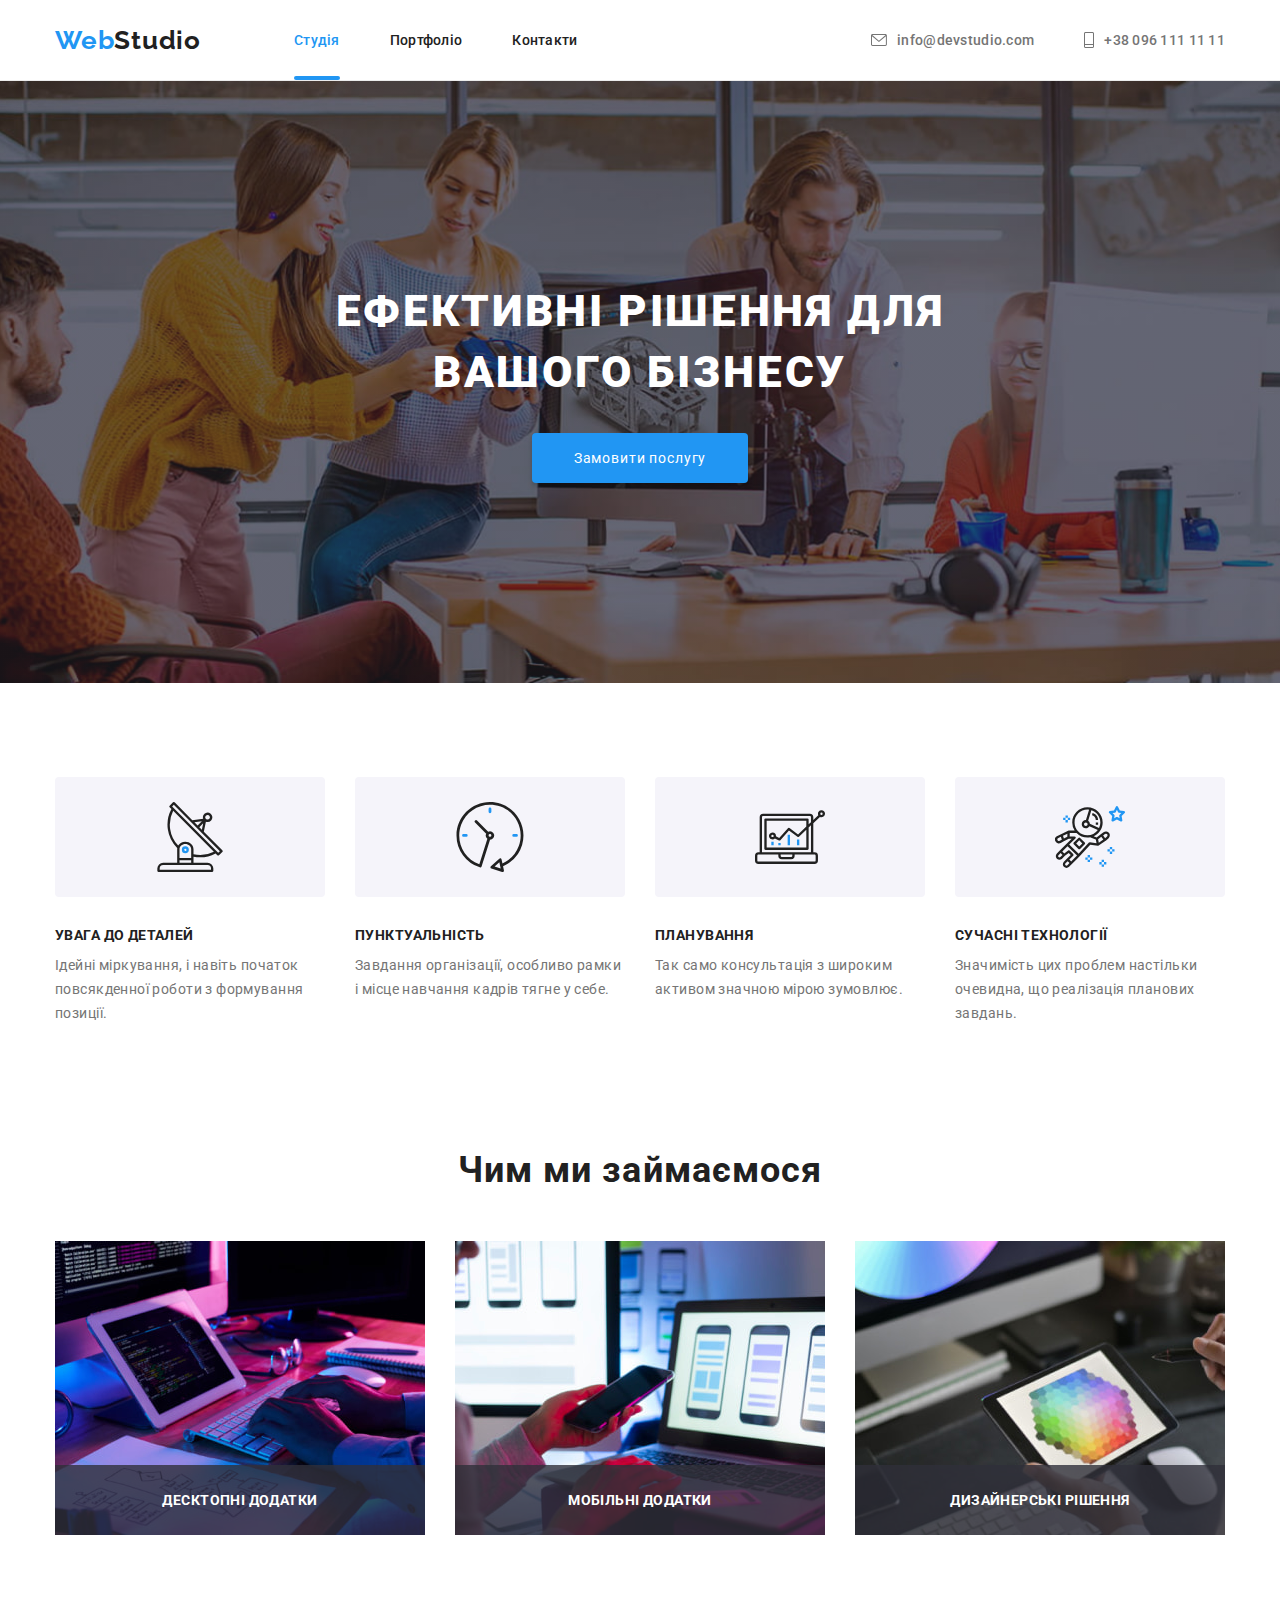
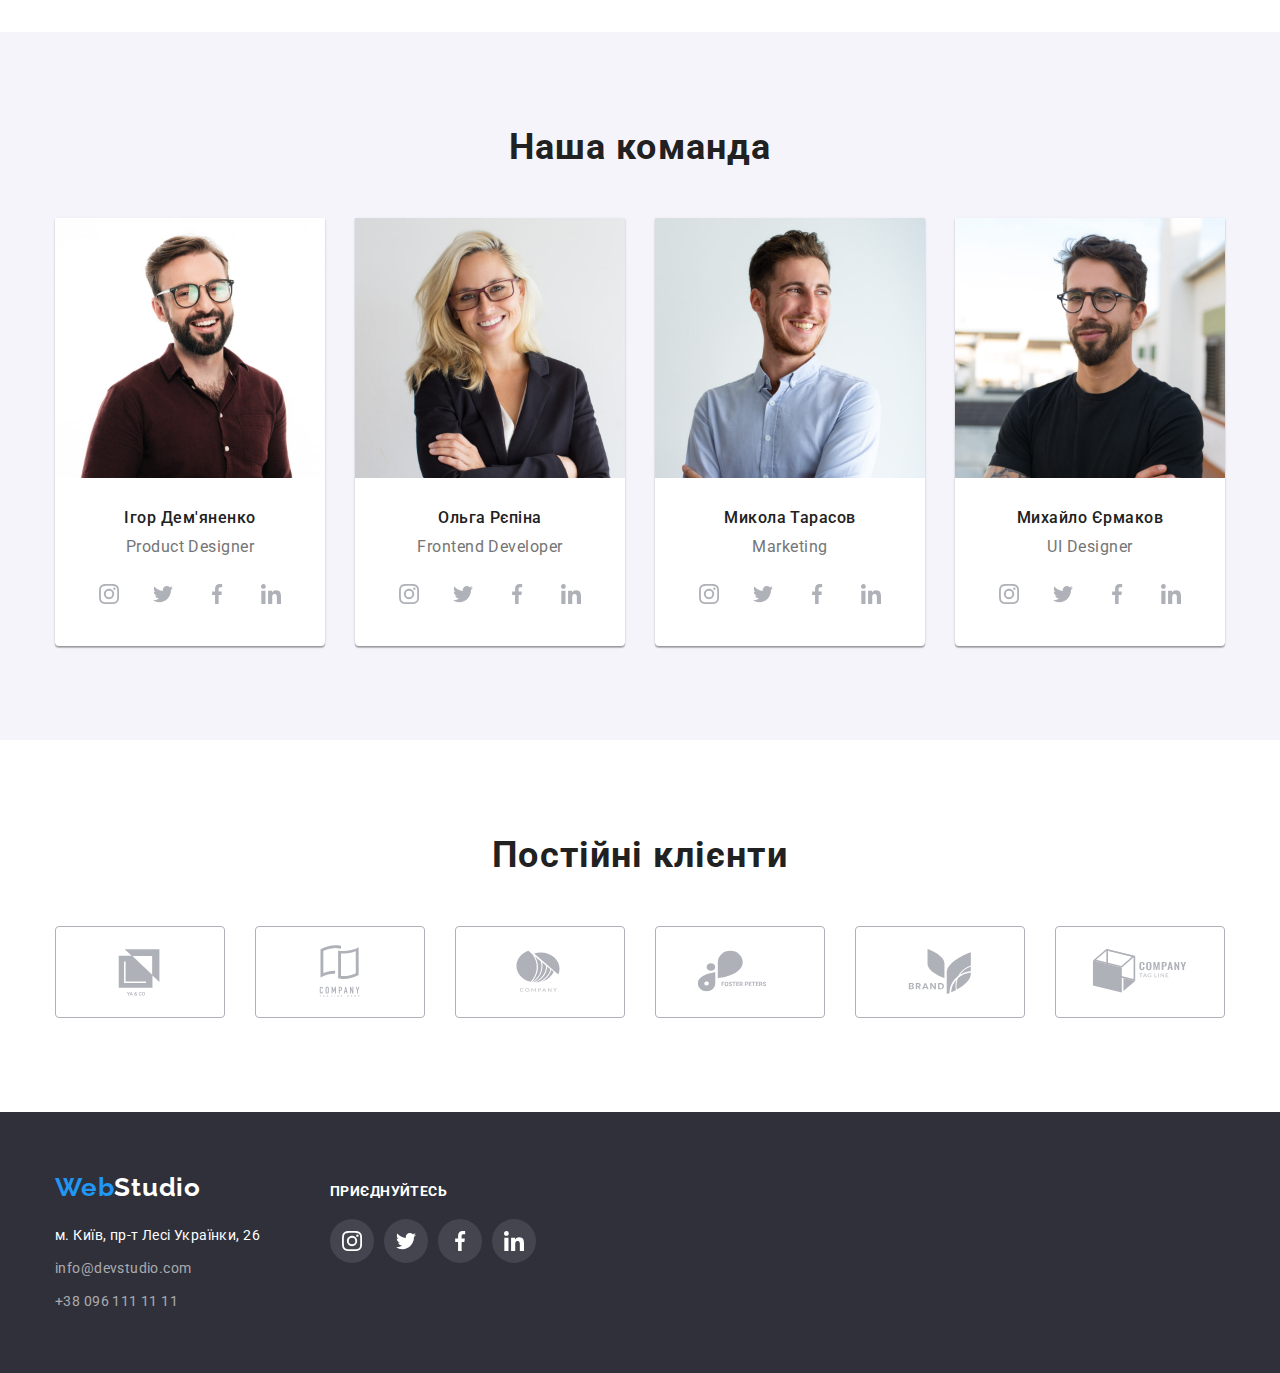
==== index.html @ 5225bf41 "Initial commit" ====
<!DOCTYPE html>
<html lang="uk">
  <head>
    <meta charset="UTF-8" />
    <meta http-equiv="X-UA-Compatible" content="IE=edge" />
    <meta name="viewport" content="width=device-width, initial-scale=1.0" />
    <title>WebStudio</title>
    <link rel="preconnect" href="https://fonts.googleapis.com" />
    <link rel="preconnect" href="https://fonts.gstatic.com" crossorigin />

    <link
      href="https://fonts.googleapis.com/css2?family=Raleway:wght@700&family=Roboto:wght@400;500;700;900&display=swap"
      rel="stylesheet"
    />

    <link rel="stylesheet" href="./CSS/modern-normalize.css" />

    <link rel="stylesheet" href="./CSS/style.css" />
  </head>

  <body>
    <!-- Шапка -->
    <header class="header">
      <div class="container container-head">
        <nav class="nav">
          <a class="logo-head" href="./index.html"><span class="accent">Web</span>Studio</a>
          <ul class="list-nav">
            <li class="item-nav">
              <a class="link-nav active" href="./index.html">Студія</a>
            </li>
            <li class="item-nav">
              <a class="link-nav" href="./portfolio.html">Портфоліо</a>
            </li>
            <li class="item-nav">
              <a class="link-nav" href="">Контакти</a>
            </li>
          </ul>
        </nav>

        <ul class="list-contakt">
          <li class="item">
            <a
              class="link-address"
              href="mailto:info@devstudio.com"
              target="_blank"
              rel="noreferrer noopener"
            >
              <svg class="address-icons" width="16" height="12">
                <use href="./images/icons.svg#envelope"></use>
              </svg>

              info@devstudio.com</a
            >
          </li>
          <li class="item-tel">
            <a class="link-tel" href="tel:+380961111111" target="_blank" rel="noreferrer noopener">
              <svg class="tel-icons" width="10" height="16">
                <use href="./images/icons.svg#tel"></use>
              </svg>
              +38 096 111 11 11</a
            >
          </li>
        </ul>
      </div>
    </header>

    <main class="main ">
      <section class="hero section">
        <div class="container">
          <h1 class="hero-title">Ефективні рішення для вашого бізнесу</h1>
          <button class="btns" type="button" data-modal-open >Замовити послугу</button>
        </div>
      </section>

      <!-- Блок про нас -->

      <section class="about section">
        <div class="container">
          <h2 class="visually-hidden">Переваги</h2>
          <ul class="list-about">
            <li class="item-about">
              <div class="item-icon-adout">
                <svg class="about-icons" width="70" height="70">
                  <use href="./images/icons.svg#antenna"></use>
                </svg>
              </div>
              <h3 class="title-about">УВАГА ДО ДЕТАЛЕЙ</h3>
              <p class="text-about">
                Ідейні міркування, і навіть початок повсякденної роботи з формування позиції.
              </p>
            </li>
            <li class="item-about">
              <div class="item-icon-adout">
                <svg class="about-icons" width="70" height="70">
                  <use href="./images/icons.svg#clock"></use>
                </svg>
              </div>
              <h3 class="title-about">ПУНКТУАЛЬНІСТЬ</h3>
              <p class="text-about">
                Завдання організації, особливо рамки і місце навчання кадрів тягне у себе.
              </p>
            </li>
            <li class="item-about">
              <div class="item-icon-adout">
                <svg class="about-icons" width="70" height="70">
                  <use href="./images/icons.svg#diagram"></use>
                </svg>
              </div>
              <h3 class="title-about">ПЛАНУВАННЯ</h3>
              <p class="text-about">
                Так само консультація з широким активом значною мірою зумовлює.
              </p>
            </li>
            <li class="item-about">
              <div class="item-icon-adout">
                <svg class="about-icons" width="70" height="70">
                  <use href="./images/icons.svg#astronaut"></use>
                </svg>
              </div>
              <h3 class="title-about">СУЧАСНІ ТЕХНОЛОГІЇ</h3>
              <p class="text-about">
                Значимість цих проблем настільки очевидна, що реалізація планових завдань.
              </p>
            </li>
          </ul>
        </div>
      </section>

      <!-- Блок чим ми займаймось-->

      <section class="img section">
        <div class="container">
          <h2 class="title-hero">Чим ми займаємося</h2>
          <ul class="list-img">
            <li class="list-item">
              <div class="tomb-work">
              <img
                class="img"
                src="./images/main/img-1.jpg"
                alt="набирає код на клавіатурі"
                width="370"
                height="294"
              />
                <div class="overlay-work">
                <p class="text-work">Десктопні додатки</p>
              </div>
              </div>
            </li>
            <li class="list-item">
              <div class="tomb-work">
              <img
                class="img"
                src="./images/main/img-2.jpg"
                alt="дивится налаштування для екрану телефону на ноудбуці"
                width="370"
                height="294"
              />
              <div class="overlay-work">
                <p class="text-work">Мобільні додатки</p>
              </div>
              </div>
            </li>
            <li class="list-item">
              <div class="tomb-work">
              <img
                class="img"
                src="./images/main/img-3.jpg"
                alt="підбирає коильори на планшеті"
                width="370"
                height="294"
              />
                <div class="overlay-work">
                <p class="text-work">Дизайнерські рішення</p>
              </div>
              </div>
            </li>
          </ul>
        </div>
      </section>

      <!-- Блок наша команда -->

      <section class="section section-team">
        <div class="container">
          <h2 class="title-hero">Наша команда</h2>
          <ul class="list-team">
            <li class="item-team">
              <img
                class="img-team"
                src="./images/main/img-4.jpg"
                alt="фото хлопця"
                width="270"
                height="260"
              />
              <div class="team-wrap">
                <h3 class="title-team">Ігор Дем'яненко</h3>
                <p class="text-team">Product Designer</p>
                <ul class="socials list">
                  <li class="socilas-item">
                    <a
                      class="socials-link"
                      href="https://www.instagram.com/"
                      target="_blank"
                      rel="noreferrer noopener"
                      aria-label="Instagram"
                    >
                      <svg class="socials-icons" width="20" height="20">
                        <use href="./images/icons.svg#instagram"></use>
                      </svg>
                    </a>
                  </li>
                  <li class="socilas-item">
                    <a
                      class="socials-link"
                      href="https://twitter.com/"
                      target="_blank"
                      rel="noreferrer noopener"
                      aria-label="Twitter"
                    >
                      <svg class="socials-icons" width="20" height="20">
                        <use href="./images/icons.svg#twitter"></use>
                      </svg>
                    </a>
                  </li>
                  <li class="socilas-item">
                    <a
                      class="socials-link"
                      href="https://www.facebook.com/"
                      target="_blank"
                      rel="noreferrer noopener"
                      aria-label="Facebook"
                    >
                      <svg class="socials-icons" width="20" height="20">
                        <use href="./images/icons.svg#facebook"></use></svg
                    ></a>
                  </li>
                  <li class="socilas-item">
                    <a
                      class="socials-link"
                      href="https://www.linkedin.com/"
                      target="_blank"
                      rel="noreferrer noopener"
                      aria-label="Linkedin"
                    >
                      <svg class="socials-icons" width="20" height="20">
                        <use href="./images/icons.svg#linkedin"></use></svg
                    ></a>
                  </li>
                </ul>
              </div>
            </li>
            <li class="item-team">
              <img
                class="img-team"
                src="./images/main/img-5.jpg"
                alt="фото дівчини"
                width="270"
                height="260"
              />
              <div class="team-wrap">
                <h3 class="title-team">Ольга Рєпіна</h3>
                <p class="text-team">Frontend Developer</p>
                <ul class="socials list">
                  <li class="socilas-item">
                    <a
                      class="socials-link"
                      href="https://www.instagram.com/"
                      target="_blank"
                      rel="noreferrer noopener"
                      aria-label="Instagram"
                    >
                      <svg class="socials-icons" width="20" height="20">
                        <use href="./images/icons.svg#instagram"></use>
                      </svg>
                    </a>
                  </li>
                  <li class="socilas-item">
                    <a
                      class="socials-link"
                      href="https://twitter.com/"
                      target="_blank"
                      rel="noreferrer noopener"
                      aria-label="Twitter"
                    >
                      <svg class="socials-icons" width="20" height="20">
                        <use href="./images/icons.svg#twitter"></use>
                      </svg>
                    </a>
                  </li>
                  <li class="socilas-item">
                    <a
                      class="socials-link"
                      href="https://www.facebook.com/"
                      target="_blank"
                      rel="noreferrer noopener"
                      aria-label="Facebook"
                    >
                      <svg class="socials-icons" width="20" height="20">
                        <use href="./images/icons.svg#facebook"></use></svg
                    ></a>
                  </li>
                  <li class="socilas-item">
                    <a
                      class="socials-link"
                      href="https://www.linkedin.com/"
                      target="_blank"
                      rel="noreferrer noopener"
                      aria-label="Linkedin"
                    >
                      <svg class="socials-icons" width="20" height="20">
                        <use href="./images/icons.svg#linkedin"></use></svg
                    ></a>
                  </li>
                </ul>
              </div>
            </li>
            <li class="item-team">
              <img
                class="img-team"
                src="./images/main/img-6.jpg"
                alt="фото хлопця"
                width="270"
                height="260"
              />
              <div class="team-wrap">
                <h3 class="title-team">Микола Тарасов</h3>
                <p class="text-team">Marketing</p>
                <ul class="socials list">
                  <li class="socilas-item">
                    <a
                      class="socials-link"
                      href="https://www.instagram.com/"
                      target="_blank"
                      rel="noreferrer noopener"
                      aria-label="Instagram"
                    >
                      <svg class="socials-icons" width="20" height="20">
                        <use href="./images/icons.svg#instagram"></use>
                      </svg>
                    </a>
                  </li>
                  <li class="socilas-item">
                    <a
                      class="socials-link"
                      href="https://twitter.com/"
                      target="_blank"
                      rel="noreferrer noopener"
                      aria-label="Twitter"
                    >
                      <svg class="socials-icons" width="20" height="20">
                        <use href="./images/icons.svg#twitter"></use>
                      </svg>
                    </a>
                  </li>
                  <li class="socilas-item">
                    <a
                      class="socials-link"
                      href="https://www.facebook.com/"
                      target="_blank"
                      rel="noreferrer noopener"
                      aria-label="Facebook"
                    >
                      <svg class="socials-icons" width="20" height="20">
                        <use href="./images/icons.svg#facebook"></use></svg
                    ></a>
                  </li>
                  <li class="socilas-item">
                    <a
                      class="socials-link"
                      href="https://www.linkedin.com/"
                      target="_blank"
                      rel="noreferrer noopener"
                      aria-label="Linkedin"
                    >
                      <svg class="socials-icons" width="20" height="20">
                        <use href="./images/icons.svg#linkedin"></use></svg
                    ></a>
                  </li>
                </ul>
              </div>
            </li>
            <li class="item-team">
              <img
                class="img-team"
                src="./images/main/img-7.jpg"
                alt="фото хлопця"
                width="270"
                height="260"
              />
              <div class="team-wrap">
                <h3 class="title-team">Михайло Єрмаков</h3>
                <p class="text-team">UI Designer</p>
                <ul class="socials list">
                  <li class="socilas-item">
                    <a
                      class="socials-link"
                      href="https://www.instagram.com/"
                      target="_blank"
                      rel="noreferrer noopener"
                      aria-label="Instagram"
                    >
                      <svg class="socials-icons" width="20" height="20">
                        <use href="./images/icons.svg#instagram"></use>
                      </svg>
                    </a>
                  </li>
                  <li class="socilas-item">
                    <a
                      class="socials-link"
                      href="https://twitter.com/"
                      target="_blank"
                      rel="noreferrer noopener"
                      aria-label="Twitter"
                    >
                      <svg class="socials-icons" width="20" height="20">
                        <use href="./images/icons.svg#twitter"></use>
                      </svg>
                    </a>
                  </li>
                  <li class="socilas-item">
                    <a
                      class="socials-link"
                      href="https://www.facebook.com/"
                      target="_blank"
                      rel="noreferrer noopener"
                      aria-label="Facebook"
                    >
                      <svg class="socials-icons" width="20" height="20">
                        <use href="./images/icons.svg#facebook"></use></svg
                    ></a>
                  </li>
                  <li class="socilas-item">
                    <a
                      class="socials-link"
                      href="https://www.linkedin.com/"
                      target="_blank"
                      rel="noreferrer noopener"
                      aria-label="Linkedin"
                    >
                      <svg class="socials-icons" width="20" height="20">
                        <use href="./images/icons.svg#linkedin"></use></svg
                    ></a>
                  </li>
                </ul>
              </div>
            </li>
          </ul>
        </div>
      </section>

      <!--Постійні клієнти-->

      <section class="section cliens">
        <div class="container">
          <h2 class="title-hero">Постійні клієнти</h2>
          <ul class="icons-list">
            <li class="icons-item">
              <a class="icons-link" href="">
                <svg class="cliens-icons" width="106" height="60">
                  <use href="./images/icons.svg#Logo-1"></use>
                </svg>
              </a>
            </li>
            <li class="icons-item">
              <a class="icons-link" href="">
                <svg class="cliens-icons" width="106" height="60">
                  <use href="./images/icons.svg#Logo-2"></use>
                </svg>
              </a>
            </li>
            <li class="icons-item">
              <a class="icons-link" href="">
                <svg class="cliens-icons" width="106" height="60">
                  <use href="./images/icons.svg#Logo-3"></use>
                </svg>
              </a>
            </li>
            <li class="icons-item">
              <a class="icons-link" href="">
                <svg class="cliens-icons" width="106" height="60">
                  <use href="./images/icons.svg#Logo-4"></use>
                </svg>
              </a>
            </li>
            <li class="icons-item">
              <a class="icons-link" href="">
                <svg class="cliens-icons" width="106" height="60">
                  <use href="./images/icons.svg#Logo-5"></use>
                </svg>
              </a>
            </li>
            <li class="icons-item">
              <a class="icons-link" href="">
                <svg class="cliens-icons" width="106" height="60">
                  <use href="./images/icons.svg#Logo-6"></use>
                </svg>
              </a>
            </li>
          </ul>
        </div>
      </section>
    </main>

    <footer class="footer">
      <div class="container foot-wrap">
        <div class="contact">
        <a class="logo-foot" href="./index.html"><span class="accent">Web</span>Studio</a>
          <address class="cont">
            <ul class="list-cont">
              <li class="item-cont">
                <a class="link-cont" href="">м. Київ, пр-т Лесі Українки, 26</a>
              </li>
              <li class="item-cont">
                <a class="link-address-foot" href="mailto:info@devstudio.com">info@devstudio.com</a>
              </li>
              <li class="item-cont">
                <a class="link-tel-foot" href="tel:+380961111111">+38 096 111 11 11</a>
              </li>
            </ul>
          </address>
          </div>

          <div class="social-foot">
            <h2 class="title-foote">ПРИЄДНУЙТЕСЬ</h2>
            <ul class="socials list-foot">
              <li class="socilas-item-foot">
                <a
                  class="socials-link-foot"
                  href="https://www.instagram.com/"
                  target="_blank"
                  rel="noreferrer noopener"
                  aria-label="Instagram"
                >
                  <svg class="socials-icons-foot" width="20" height="20">
                    <use href="./images/icons.svg#instagram"></use>
                  </svg>
                </a>
              </li>
              <li class="socilas-item-foot">
                <a
                  class="socials-link-foot"
                  href="https://twitter.com/"
                  target="_blank"
                  rel="noreferrer noopener"
                  aria-label="Twitter"
                >
                  <svg class="socials-icons-foot" width="20" height="20">
                    <use href="./images/icons.svg#twitter"></use>
                  </svg>
                </a>
              </li>
              <li class="socilas-item-foot">
                <a
                  class="socials-link-foot"
                  href="https://www.facebook.com/"
                  target="_blank"
                  rel="noreferrer noopener"
                  aria-label="Facebook"
                >
                  <svg class="socials-icons-foot" width="20" height="20">
                    <use href="./images/icons.svg#facebook"></use></svg
                ></a>
              </li>
              <li class="socilas--foot">
                <a
                  class="socials-link-foot"
                  href="https://www.linkedin.com/"
                  target="_blank"
                  rel="noreferrer noopener"
                  aria-label="Linkedin"
                >
                  <svg class="socials-icons-foot" width="20" height="20">
                    <use href="./images/icons.svg#linkedin"></use></svg
                ></a>
              </li>
            </ul>
          </div>
        </div>
      </div>
    </footer>

    <!--model-->

    <div class="backdrop is-hidden" data-modal>
      <div class="modal">
        <button class="modal-btn" type=" button" data-modal-close>
          <svg width="18" height="18" >
            <use href="./images/icons.svg#close-btn"></use>
          </svg>
        </button>
      </div>
    </div>
    <script src="./js/modal.js"></script>
  </body>
</html>
---- CSS/style.css ----
:root {
  --accent-color: #2196f3;
  --secondary-color: #f5f5f5;
  --primary-text-color: #212121;
  --secondary-text-color: #757575;
  --icons-color: #afb1b8;
  --backgraund-color: #ffffff;
  --animation: 250ms cubic-bezier(0.4, 0, 0.2, 1);
}

body {
  font-family: 'Roboto', sans-serif;
  font-style: normal;
  font-size: 14px;
  letter-spacing: 0.03em;
  color: var(--primary-text-color);
  background-color: var(--backgraund-color);
}
/* reset*/

html {
  box-sizing: border-box;
}

*,
*::after,
*::before {
  box-sizing: inherit;
}
h1,
h2,
h3,
h4,
h5,
h6,
p,
ul {
  padding-left: 0;
  margin: 0;
}

img {
  display: block;
  max-width: 100%;
  height: auto;
}

.container {
  width: 1200px;
  margin: 0 auto;
  padding: 0 15px;
}

/*   outline: 2px solid red; */

.section {
  padding: 94px 0px;
}

.visually-hidden {
  position: absolute;
  width: 1px;
  height: 1px;
  margin: -1px;
  border: 0;
  padding: 0;

  white-space: nowrap;
  clip-path: inset(100%);
  clip: rect(0 0 0 0);
  overflow: hidden;
}

ul {
  list-style: none;
  display: inline-flex;
}

/* Соціальці мережі*/

.socials {
  display: flex;
  justify-content: center;
  gap: 10px;
}

.socials-link {
  display: flex;
  justify-content: center;
  align-items: center;
  width: 44px;
  height: 44px;
  background-color: var(--backgraund-color);
  border-radius: 50%;
  fill: var(--icons-color);
  transition: color var(--animation), background-color var(--animation);
}

.socials-icons {
  /*fill: currentColor;*/
  transition: fill var(--animation), background-color var(--animation);
}

/* .socials-link:hover .socials-icons,
.socials-link:focus .socials-icons {
  fill: var(--accent-color);
}
  */

.socials-link:hover,
.socials-link:focus {
  background-color: var(--accent-color);
  fill: var(--backgraund-color);
}

/* Клієнти */

.icons-list {
  display: flex;
  justify-content: center;
  gap: 30px;
  flex-basis: calc((100% - 30px) / 6);
  /*fill: var(--icons-color);*/
  cursor: pointer;
}

/*.icons-item {
  display: flex;
  justify-content: center;
  align-items: center;
  width: 170px;
  height: 92px;
  border: 1px solid var(--icons-color);
  border-radius: 4px;
}
*/
.icons-link {
  display: flex;
  justify-content: center;
  align-items: center;
  width: 170px;
  height: 92px;
  fill: var(--icons-color);
  border: 1px solid var(--icons-color);
  border-radius: 4px;
  transition: color var(--animation), background-color var(--animation);
}

.cliens-icons {
  transition: fill var(--animation);
}

.icons-link:hover,
.icons-link:focus {
  fill: var(--accent-color);
  border-color: var(--accent-color);
}

.accent {
  color: var(--accent-color);
}

a {
  color: inherit;
  text-decoration: none;
}

.container-head {
  display: flex;
  align-items: center;
}

.link-nav:hover,
.link-nav:focus {
  color: var(--accent-color);
}

.link-tel:hover,
.link-tel:focus {
  color: var(--accent-color);
}

.link-address:hover,
.link-address:focus {
  color: var(--accent-color);
}

.address-icons {
  fill: currentColor;
}

.tel-icons {
  fill: currentColor;
}

.address-icons:hover,
.address-icons:focus {
  fill: var(--accent-color);
}

.tel-icons:hover,
.tel-icons:focus {
  fill: var(--accent-color);
}

.tel-icons {
  justify-content: center;
  align-items: center;
}
.item-tel {
  gap: 10px;
}

/* Шапка */

header {
  border-bottom: 1px solid #ececec;
}

.logo-head {
  font-family: 'Raleway';
  font-style: normal;
  font-weight: 700;
  font-size: 26px;
  line-height: calc(31 / 26);
  letter-spacing: 0.03em;
  margin-right: 93px;
}

.nav {
  display: flex;
  align-items: center;
}

.list-nav {
  gap: 50px;
}

.list-contakt {
  display: flex;
  align-items: center;
  justify-content: center;
  margin-left: auto;
  gap: 50px;
}

.active {
  position: relative;
  color: var(--accent-color);
}

/* .port {
  position: relative;
  color: var(--accent-color);
} */

.link-nav {
  font-weight: 500;
  font-size: 14px;
  line-height: calc(16 / 14);
  letter-spacing: 0.02em;
  padding-top: 20px;
  padding-bottom: 32px;
  transition: color var(--animation);
}

.link-nav.active::after {
  content: '';
  position: absolute;
  bottom: 0;
  left: 0;

  width: 100%;
  height: 4px;
  border-radius: 2px;
  background-color: var(--accent-color);
}

.link-address {
  display: flex;
  justify-content: center;
  align-items: center;
  gap: 10px;
  color: var(--secondary-text-color);
  font-weight: 500;
  font-size: 14px;
  line-height: calc(16 / 14);
  letter-spacing: 0.02em;
  padding-top: 32px;
  padding-bottom: 32px;
  transition: color var(--animation);
}

.link-tel {
  display: flex;
  justify-content: center;
  align-items: center;
  gap: 10px;
  color: var(--secondary-text-color);
  font-weight: 500;
  font-size: 14px;
  line-height: calc(16 / 14);
  letter-spacing: 0.02em;
  padding-top: 32px;
  padding-bottom: 32px;
  transition: color var(--animation);
}

/* Ефективні бізнесу */

.hero {
  max-width: 1600px;
  text-align: center;
  padding: 200px 0;
  background-color: #2f303a;
  background-image: linear-gradient(to right, rgba(48, 48, 58, 0.4), rgba(48, 48, 58, 0.4)),
    url(../images/main/Img.jpg);
  background-position: center;
  background-repeat: no-repeat;
  background-size: cover;
  margin: 0 auto;
}

.hero-title {
  width: 696px;
  font-weight: 900;
  font-size: 44px;
  line-height: calc(61 / 44);
  text-align: center;
  letter-spacing: 0.06em;
  text-transform: uppercase;
  color: var(--backgraund-color);
  margin-right: auto;
  margin-left: auto;
  margin-bottom: 30px;
}

.btns:hover,
.btns:focus {
  cursor: pointer;
}

.btns {
  width: 216px;
  min-height: 50px;
  letter-spacing: 0.06em;
  background: var(--accent-color);
  box-shadow: 0px 4px 4px rgba(0, 0, 0, 0.15);
  border-radius: 4px;
  border: 0;
  padding: 10px 32px;
  color: var(--backgraund-color);
}

/* Блок про нас */

.list-icon-about {
  display: flex;
  justify-content: center;
  gap: 30px;
  margin-bottom: 30px;
}

.item-icon-adout {
  display: flex;
  justify-content: center;
  align-items: center;
  width: 270px;
  height: 120px;
  border-radius: 4px;
  background-color: #f5f4fa;
  margin-bottom: 30px;
}

.list-about {
  display: flex;
  justify-content: center;
  gap: 30px;
  margin-bottom: 30px;
}

.item-about {
  width: calc((100% - 90px) / 4);
}

.title-about {
  font-size: 14px;
  line-height: calc(16 / 14);
  letter-spacing: 0.03em;
  text-transform: uppercase;
  margin-bottom: 10px;
}

.text-about {
  line-height: calc(24 / 14);
  letter-spacing: 0.03em;
  color: var(--secondary-text-color);
}

/* Блок чим ми займаймось */
.img {
  padding-top: 0;
}
.title-hero {
  font-weight: 700;
  font-size: 36px;
  line-height: calc(42 / 36);
  text-align: center;
  letter-spacing: 0.03em;
  margin-bottom: 50px;
}

.list-img {
  gap: 30px;
  padding-bottom: 0;
}

.tomb-work {
  position: relative;
}

.overlay-work {
  position: absolute;
  bottom: 0;
  left: 0;

  width: 100%;
  height: 70px;
  display: flex;
  justify-content: center;
  align-items: left;
  /* backdrop-filter: blur;*/
  background-color: rgba(47, 48, 58, 0.8);
  padding-top: 27px;
  padding-bottom: 27px;
}

.text-work {
  font-weight: 700;
  font-size: 14px;
  line-height: calc(16 / 14);
  color: var(--backgraund-color);
  letter-spacing: 0.03em;
  text-transform: uppercase;
}

/* Блок наша команда */

.team-wrap {
  padding-top: 30px;
  padding-bottom: 30px;
  padding-left: 32px;
  padding-right: 32px;
}

.section-team {
  background-color: #f5f4fa;
}

.title-team {
  font-weight: 500;
  font-size: 16px;
  line-height: calc(19 / 16);
  text-align: center;
  letter-spacing: 0.03em;
  color: var(--primary-text-color);
  margin-bottom: 10px;
}

.list-team {
  gap: 30px;
}

.item-team {
  width: calc((100% - 90px) / 4);
  box-shadow: 0px 1px 3px rgba(0, 0, 0, 0.12), 0px 1px 1px rgba(0, 0, 0, 0.14),
    0px 2px 1px rgba(0, 0, 0, 0.2);
  border-radius: 0px 0px 4px 4px;
  background: var(--backgraund-color);
}

.text-team {
  margin-bottom: 16px;
  font-weight: 400;
  font-size: 16px;
  line-height: calc(19 / 16);
  text-align: center;
  letter-spacing: 0.03em;
  color: var(--secondary-text-color);
}

/* Футер/підвал */

footer {
  padding-top: 60px;
  padding-bottom: 60px;
}
.foot-wrap {
  display: flex;
  align-items: baseline;
}

.footer {
  color: var(--backgraund-color);
  background: #2f303a;
  font-weight: 400;
  font-size: 14px;
  line-height: calc(24 / 14);
}

.cont {
  display: flex;
  margin-top: 20px;
  margin-right: 70px;
}

.list-cont {
  display: list-item;
  font-weight: 400;
  font-size: 14px;
  line-height: calc(24 / 14);
}

.logo-foot {
  font-family: 'Raleway';
  font-style: normal;
  font-weight: 700;
  font-size: 26px;
  line-height: calc(31 / 26);
  letter-spacing: 0.03em;
  color: var(--backgraund-color);
}

.item-cont {
  margin-bottom: 9px;
}
.item-cont:last-child {
  margin-bottom: 0;
}
.link-tel-foot {
  font-style: normal;
  font-weight: 400;
  font-size: 14px;
  line-height: calc(24 / 14);
  color: rgba(255, 255, 255, 0.6);
  transition: color var(--animation);
}

.link-address-foot {
  font-style: normal;
  font-weight: 400;
  font-size: 14px;
  line-height: calc(24 / 14);
  color: rgba(255, 255, 255, 0.6);
  transition: color var(--animation);
}

.link-address-foot:hover,
.link-address-foot:focus {
  color: var(--accent-color);
}

.link-tel-foot:hover,
.link-tel-foot:focus {
  color: var(--accent-color);
}

.link-cont {
  font-style: normal;
  font-weight: 400;
  font-size: 14px;
  line-height: calc(24 / 14);
  cursor: default;
}

.social-foot {
  display: flex;
  align-items: flex-start;
  flex-direction: column;
}

.title-foote {
  font-weight: 700;
  font-size: 14px;
  line-height: calc(16 / 14);
  letter-spacing: 0.03em;
  text-transform: uppercase;
  color: var(--backgraund-color);
  margin-bottom: 20px;
}

.socials-link-foot {
  display: flex;
  justify-content: center;
  align-items: center;
  width: 44px;
  height: 44px;
  background-color: rgba(255, 255, 255, 0.1);
  border-radius: 50%;
  fill: var(--backgraund-color);
  transition: color var(--animation), background-color var(--animation);
}

.socials-link-foot:hover,
.socials-link-foot:focus {
  background-color: var(--accent-color);
  fill: var(--backgraund-color);
}

.socials-icons-foot {
  transform: fill var(--animation);
}

/* портфоліо основа*/

.btn {
  font-style: normal;
  font-weight: 500;
  font-size: 16px;
  line-height: calc(26 / 16);
  text-align: center;
  letter-spacing: 0.03em;
  background: #f5f4fa;
  border-radius: 4px;
  border: 0;
  padding: 6px 22px;
  transition: color var(--animation), background var(--animation), box-shadow var(--animation);
}

.list-btn {
  display: flex;
  justify-content: center;
  gap: 8px;
  margin-bottom: 56px;
}

.list-port {
  display: flex;
  flex-wrap: wrap;
  gap: 30px;
  padding-left: 0;
}

.item-port {
  width: calc((100% - 60px) / 3);
  transition: box-shadow var(--animation);
}

.item-port:hover,
.item-port:focus {
  box-shadow: 0px 1px 1px rgba(0, 0, 0, 0.12), 0px 4px 4px rgba(0, 0, 0, 0.06),
    1px 4px 6px rgba(0, 0, 0, 0.16);
}

.bord {
  padding-top: 20px;
  padding-bottom: 20px;
  padding-left: 24px;
  padding-right: 24px;
  border-bottom: 1px solid #eeeeee;
  border-left: 1px solid #eeeeee;
  border-right: 1px solid #eeeeee;
}

.btn-all {
  font-weight: 500;
  font-size: 16px;
  line-height: calc(26 / 16);
  text-align: center;
  letter-spacing: 0.03em;
  background: var(--accent-color);
  box-shadow: 0px 3px 1px rgba(0, 0, 0, 0.1), 0px 1px 2px rgba(0, 0, 0, 0.08),
    0px 2px 2px rgba(0, 0, 0, 0.12);
  border-radius: 4px;
  border: 0;
  padding: 6px 22px;
  transition: color var(--animation), background var(--animation), box-shadow var(--animation);
}

.subject {
  font-size: 18px;
  line-height: calc(36 / 18);
  letter-spacing: 0.06em;
  margin-bottom: 4px;
}

.text-port {
  font-size: 16px;
  line-height: calc(30 / 16);
  letter-spacing: 0.03em;
  color: var(--secondary-text-color);
}

.text-all {
  font-weight: 500;
  font-size: 16px;
  line-height: calc(26 / 16);
  text-align: center;
  letter-spacing: 0.03em;
  color: var(--secondary-color);
}

.btn:hover,
.btn:focus {
  font-weight: 500;
  font-size: 16px;
  line-height: calc(26 / 16);
  text-align: center;
  letter-spacing: 0.03em;
  background: var(--accent-color);
  color: #ffffff;
  cursor: pointer;
  box-shadow: 0px 3px 1px rgba(0, 0, 0, 0.1), 0px 1px 2px rgba(0, 0, 0, 0.08),
    0px 2px 2px rgba(0, 0, 0, 0.12);
}

.btn-all:hover,
.btn-all:focus {
  color: var(--secondary-color);
  background: var(--accent-color);
  cursor: pointer;
  box-shadow: 0px 3px 1px rgba(0, 0, 0, 0.1), 0px 1px 2px rgba(0, 0, 0, 0.08),
    0px 2px 2px rgba(0, 0, 0, 0.12);
}

.tomb-img {
  position: relative;
  overflow: hidden;
}

.overlay {
  position: absolute;
  top: 0;
  left: 0;

  transform: translateY(100%);

  width: 100%;
  height: 100%;

  transition: transform var(--animation);

  display: flex;
  justify-content: center;
  align-items: left;
  /* backdrop-filter: blur;*/
  background-color: rgba(33, 150, 243, 0.9);
  padding: 63px 24px;
}

.item-port:hover .overlay {
  transform: translateY(0);
}
.overlay-text {
  font-size: 18px;
  line-height: calc(28 / 18);
  color: var(--backgraund-color);
}
/* modals*/

.backdrop {
  position: fixed;
  top: 0;
  left: 0;
  z-index: 1000;
  /*display: flex;
  justify-content: center;
  align-items: center; */

  width: 100%;
  height: 100%;
  background-color: rgba(0, 0, 0, 0.2);
  transition: visibility var(--animation), opacity var(--animation);
}
.backdrop.is-hidden {
  opacity: 0;
  pointer-events: none;
  visibility: hidden;
}

.modal {
  position: absolute;
  top: 50%;
  left: 50%;
  transform: translate(-50%, -50%);
  width: 528px;
  height: 581px;
  background-color: var(--backgraund-color);
  border-radius: 4px;
  box-shadow: ;
}

.modal-btn {
  position: absolute;
  top: 10px;
  right: 10px;
  width: 30px;
  height: 30px;
  display: flex;
  justify-content: center;
  align-items: center;

  padding: 0;
  background-color: var(--backgraund-color);

  border-radius: 50%;
  border: 1px Solid rgba(0, 0, 0, 0.1);
  cursor: pointer;
}
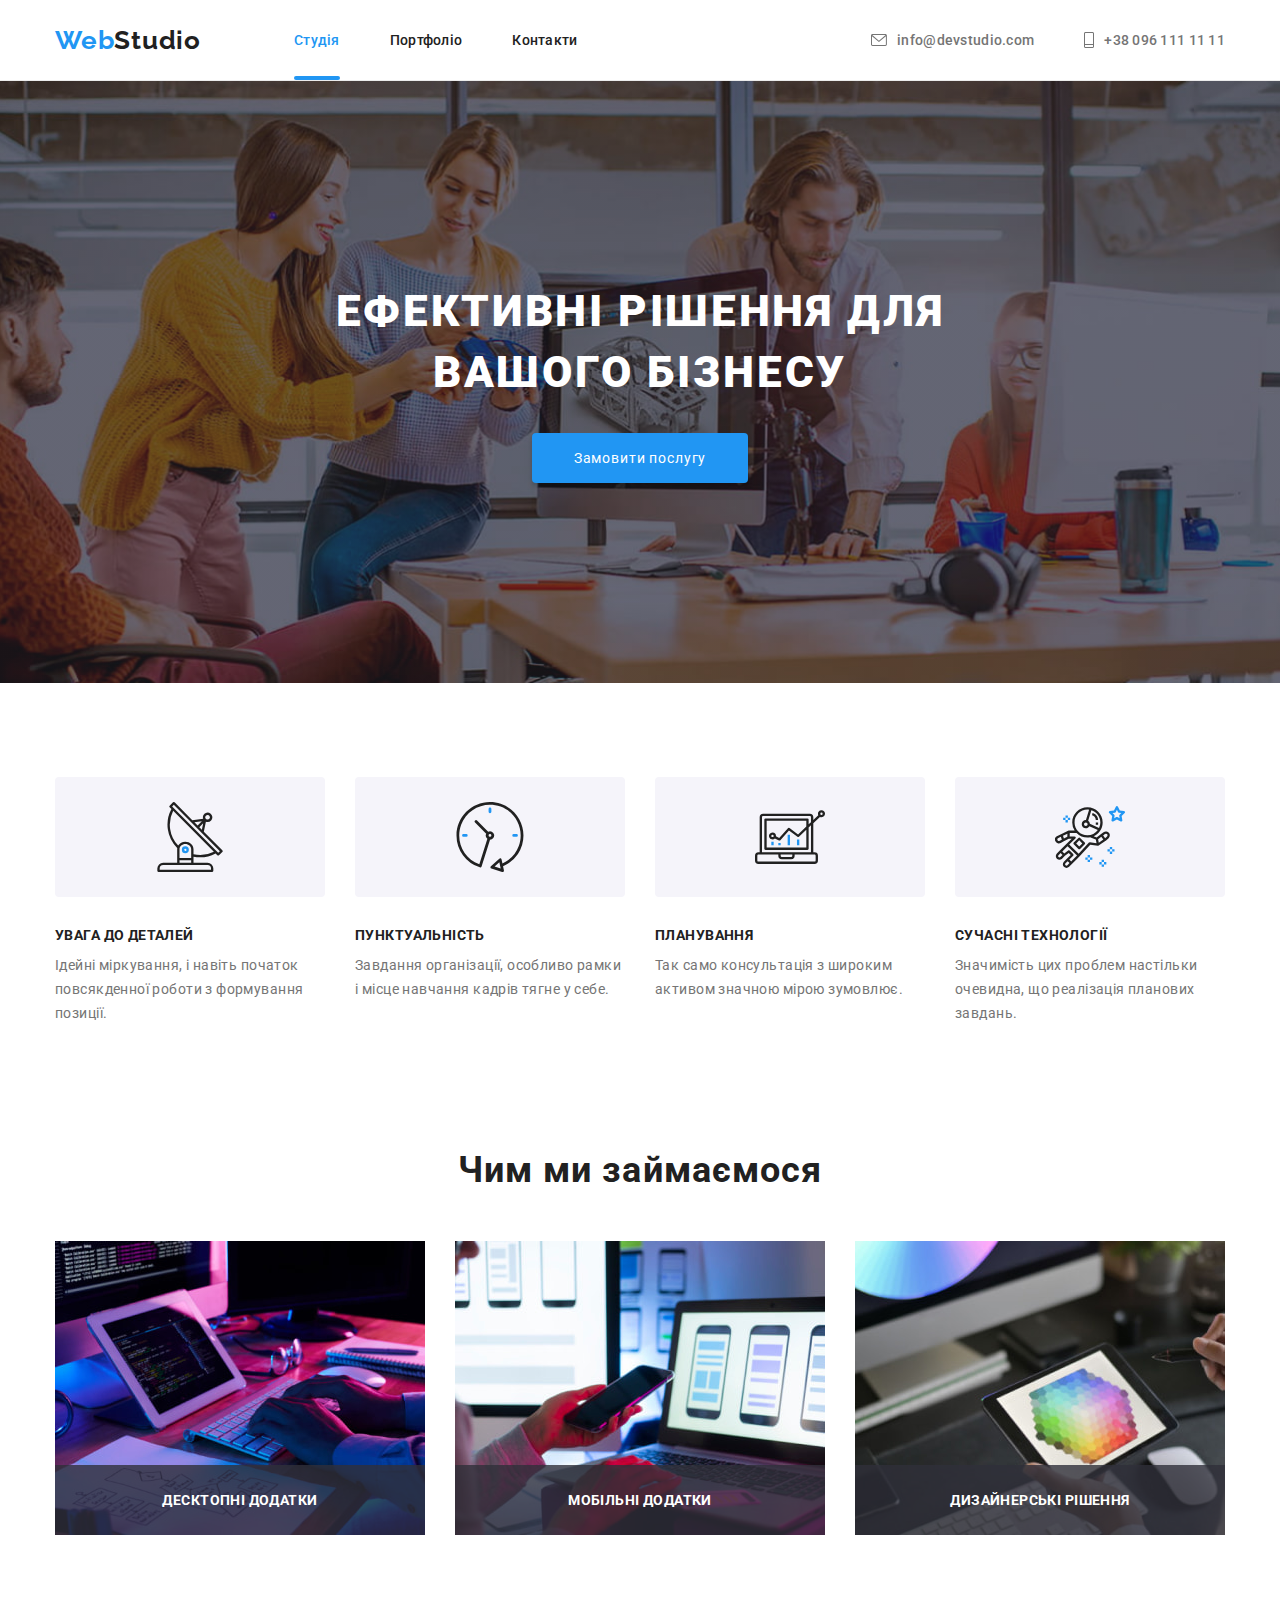
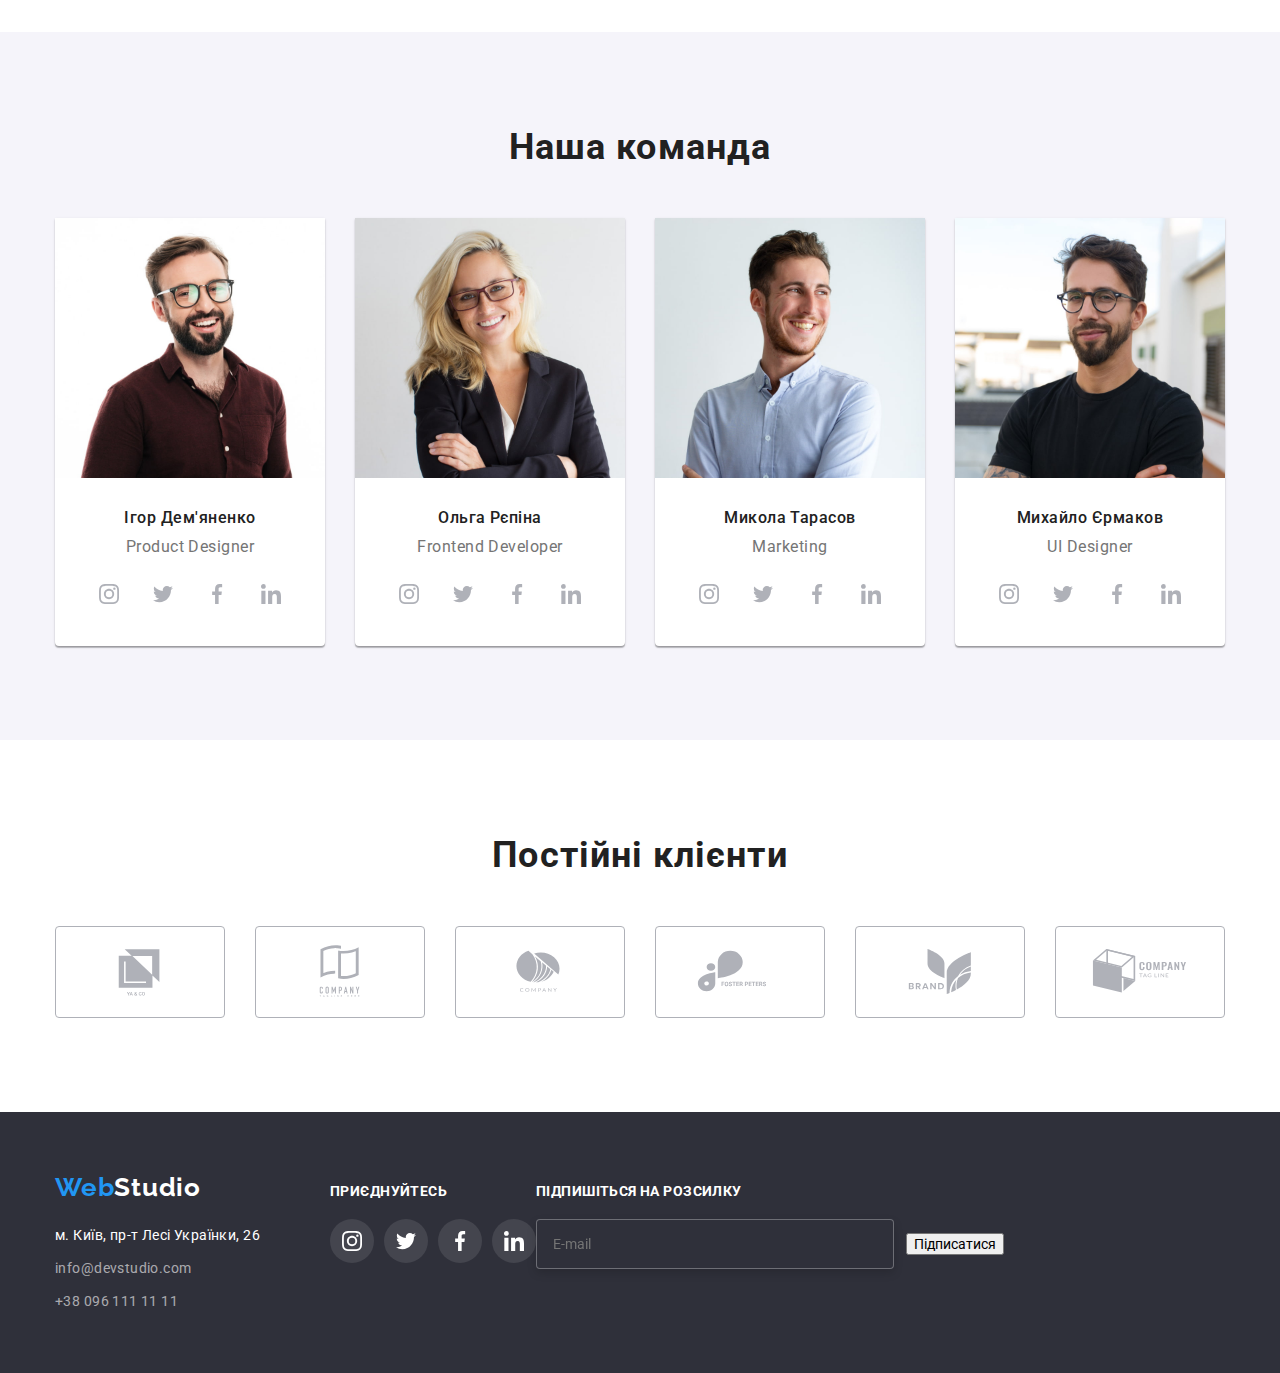
==== commit 5e04b81d: "hw-06 оформив модальне вікно" ====
--- a/index.html
+++ b/index.html
@@ -575,6 +575,22 @@
               </li>
             </ul>
           </div>
+
+          <form class="form-footer" name="form-emil">
+            <strong class="form-footer-title">Підпишіться на розсилку</strong>
+
+              <div class="form-footer-group" role="group">
+                <lable class="form-footer-field">
+                  <input type="email" class="form-footer-input" name="email" placeholder="E-mail">
+                </lable>
+              
+              <button class="footer-btn" type="submit">
+Підписатися</button>
+                </div>
+
+
+
+          </form>
         </div>
       </div>
     </footer>
@@ -588,6 +604,54 @@
             <use href="./images/icons.svg#close-btn"></use>
           </svg>
         </button>
+      
+        <form class="register-form" name="register-form">
+          <strong class="register-form-title">Залиште свої дані, ми вам передзвонимо</strong>
+          
+          <div class="register-form-grpup"  role="group">
+            <label class="register-form-field">
+              <span class="register-form-lable">Ім'я</span>
+              <input class="register-form-input"  type="text" name="Ім'я">
+              <svg class="register-form-icons" width="18" height="18">
+                <use href="./images/icons.svg#person" ></use>
+              </svg>
+            </label>
+              <label class="register-form-field"> 
+              <span class="register-form-lable">Телефон</span>
+              <input class="register-form-input" type="tel" name="Телефон">
+              <svg class="register-form-icons" width="18" height="18">
+                <use href="./images/icons.svg#phone"></use>
+              </svg>
+            </label>
+              <label class="register-form-field">
+              <span class="register-form-lable">Пошта</span>
+              <input class="register-form-input" type="emile" name="Пошта">
+              <svg class="register-form-icons" width="18" height="18">
+                <use href="./images/icons.svg#email"></use>
+              </svg>
+            </label>
+            <label class="register-form-field">
+              <span class="register-form-lable">Коментар</span>
+              <textarea class="register-form-message" 
+              name="Коментар"
+               rows="5"
+               placeholder="Введіть текст"></textarea>
+            </label>
+
+          </div>
+          
+          <label class="register-form-agreement">
+            <input class="register-form-checkbox visually-hidden " type="checkbox" name="Погоджуюся з розсилкою та приймаю Умови договору" id="">
+            <svg class="register-form-icons-checkbox" width="16" height="15">
+                <use class="icon-cheked" href="./images/icons.svg#checked" ></use>
+                <use class="icon-uncheked" href="./images/icons.svg#unchecked" ></use>
+              </svg>
+            <span class="register-form-desc">Погоджуюся з розсилкою та приймаю 
+              <a class="register-form-link" href="">Умови договору</a></span>
+          </label>
+
+          <button class="register-form-btn" type="submit">Відправити</button>
+        </form>
       </div>
     </div>
     <script src="./js/modal.js"></script>
--- a/CSS/style.css
+++ b/CSS/style.css
@@ -5,6 +5,7 @@
   --secondary-text-color: #757575;
   --icons-color: #afb1b8;
   --backgraund-color: #ffffff;
+  --backgraund-secondary-color: #2f303a;
   --animation: 250ms cubic-bezier(0.4, 0, 0.2, 1);
 }
 
@@ -502,7 +503,7 @@
 
 .footer {
   color: var(--backgraund-color);
-  background: #2f303a;
+  background: var(--backgraund-secondary-color);
   font-weight: 400;
   font-size: 14px;
   line-height: calc(24 / 14);
@@ -609,6 +610,36 @@
 
 .socials-icons-foot {
   transform: fill var(--animation);
+}
+
+.form-footer {
+  display: flex;
+  flex-direction: column;
+}
+
+.form-footer-title {
+  font-size: 14px;
+  line-height: calc(16 / 14);
+  letter-spacing: 0.03em;
+  text-transform: uppercase;
+  margin-bottom: 20px;
+}
+
+.form-footer-group {
+  display: flex;
+  align-items: center;
+  gap: 12px;
+}
+
+.form-footer-input {
+  box-sizing: border-box;
+  border: 1px solid rgba(255, 255, 255, 0.3);
+  filter: drop-shadow(0px 4px 4px rgba(0, 0, 0, 0.15));
+  border-radius: 4px;
+  background-color: var(--backgraund-secondary-color);
+  width: 358px;
+  height: 50px;
+  padding-left: 16px;
 }
 
 /* портфоліо основа*/
@@ -780,6 +811,7 @@
 
 .modal {
   position: absolute;
+  padding: 40px;
   top: 50%;
   left: 50%;
   transform: translate(-50%, -50%);
@@ -787,7 +819,8 @@
   height: 581px;
   background-color: var(--backgraund-color);
   border-radius: 4px;
-  box-shadow: ;
+  box-shadow: 0px 1px 3px rgba(0, 0, 0, 0.12), 0px 1px 1px rgba(0, 0, 0, 0.14),
+    0px 2px 1px rgba(0, 0, 0, 0.2);
 }
 
 .modal-btn {
@@ -807,3 +840,165 @@
   border: 1px Solid rgba(0, 0, 0, 0.1);
   cursor: pointer;
 }
+
+/*label {
+  display: block;
+}
+
+.register-form {
+  padding: 40px;
+}*/
+
+.register-form-title {
+  display: block;
+  text-align: center;
+  font-weight: 700;
+  font-size: 20px;
+  line-height: calc(23 / 20);
+  text-align: center;
+  letter-spacing: 0.03em;
+  color: var(--primary-text-color);
+  margin-bottom: 12px;
+}
+
+.register-form-grpup {
+  display: flex;
+  flex-direction: column;
+  margin-bottom: 20px;
+}
+
+.register-form-field {
+  position: relative;
+  display: block;
+}
+
+.register-form-lable {
+  display: block;
+  margin-bottom: 4px;
+  font-weight: 400;
+  font-size: 12px;
+
+  line-height: calc(14 / 12);
+  letter-spacing: 0.01em;
+  color: var(--secondary-text-color);
+}
+
+.register-form-field:last-child {
+  margin-bottom: 0;
+}
+
+.register-form-input {
+  width: 100%;
+  height: 40px;
+  padding-left: 42px;
+  padding-right: 42px;
+
+  border: 1px solid rgba(33, 33, 33, 0.2);
+  border-radius: 4px;
+  outline: transparent;
+
+  transition: border-color var(--animation);
+  margin-bottom: 10px;
+}
+
+.register-form-input:focus {
+  border-color: var(--accent-color);
+}
+
+.register-form-icons {
+  position: absolute;
+  bottom: 21px;
+  left: 10px;
+
+  transition: fill var(--animation);
+}
+
+.register-form-input:focus + .register-form-icons {
+  fill: var(--accent-color);
+}
+
+.register-form-message {
+  display: block;
+  resize: none;
+  width: 100%;
+  height: 130px;
+  padding: 12px 16px;
+
+  border: 1px solid rgba(33, 33, 33, 0.2);
+  border-radius: 4px;
+  outline: transparent;
+
+  transition: border-color var(--animation);
+}
+
+.register-form-message:focus {
+  border-color: var(--accent-color);
+}
+
+.register-form-agreement {
+  display: flex;
+  align-items: center;
+  justify-content: center;
+  margin-bottom: 30px;
+  position: relative;
+  gap: 10px;
+}
+
+.icon-cheked {
+  opacity: 0;
+  fill: var(--accent-color);
+  transition: opacity var(--animation);
+}
+
+.register-form-checkbox:checked + .register-form-icons-checkbox .icon-cheked {
+  opacity: 1;
+}
+
+.icon-uncheked {
+  opacity: 1;
+  transition: opacity var(--animation);
+}
+
+.register-form-checkbox:checked + .register-form-icons-checkbox .icon-uncheked {
+  opacity: 0;
+}
+
+.register-form-desc {
+  user-select: none;
+
+  font-size: 14px;
+  line-height: calc(24 / 14);
+  letter-spacing: 0.03em;
+}
+
+.register-form-link {
+  color: var(--accent-color);
+  text-decoration: underline;
+}
+
+.register-form-icons-checkbox {
+  position: absolute;
+  top: 5px;
+  left: 10px;
+
+  transition: fill var(--animation);
+}
+
+/*.register-form-checkbox:focus + .register-form-icons-checkbox {
+  fill: var(--accent-color);
+}*/
+
+.register-form-btn {
+  display: block;
+  margin: 0 auto;
+  width: 200px;
+  min-height: 50px;
+  letter-spacing: 0.06em;
+  background: var(--accent-color);
+  box-shadow: 0px 4px 4px rgba(0, 0, 0, 0.15);
+  border-radius: 4px;
+  border: 0;
+  padding: 10px 32px;
+  color: var(--backgraund-color);
+  cursor: pointer;
+}
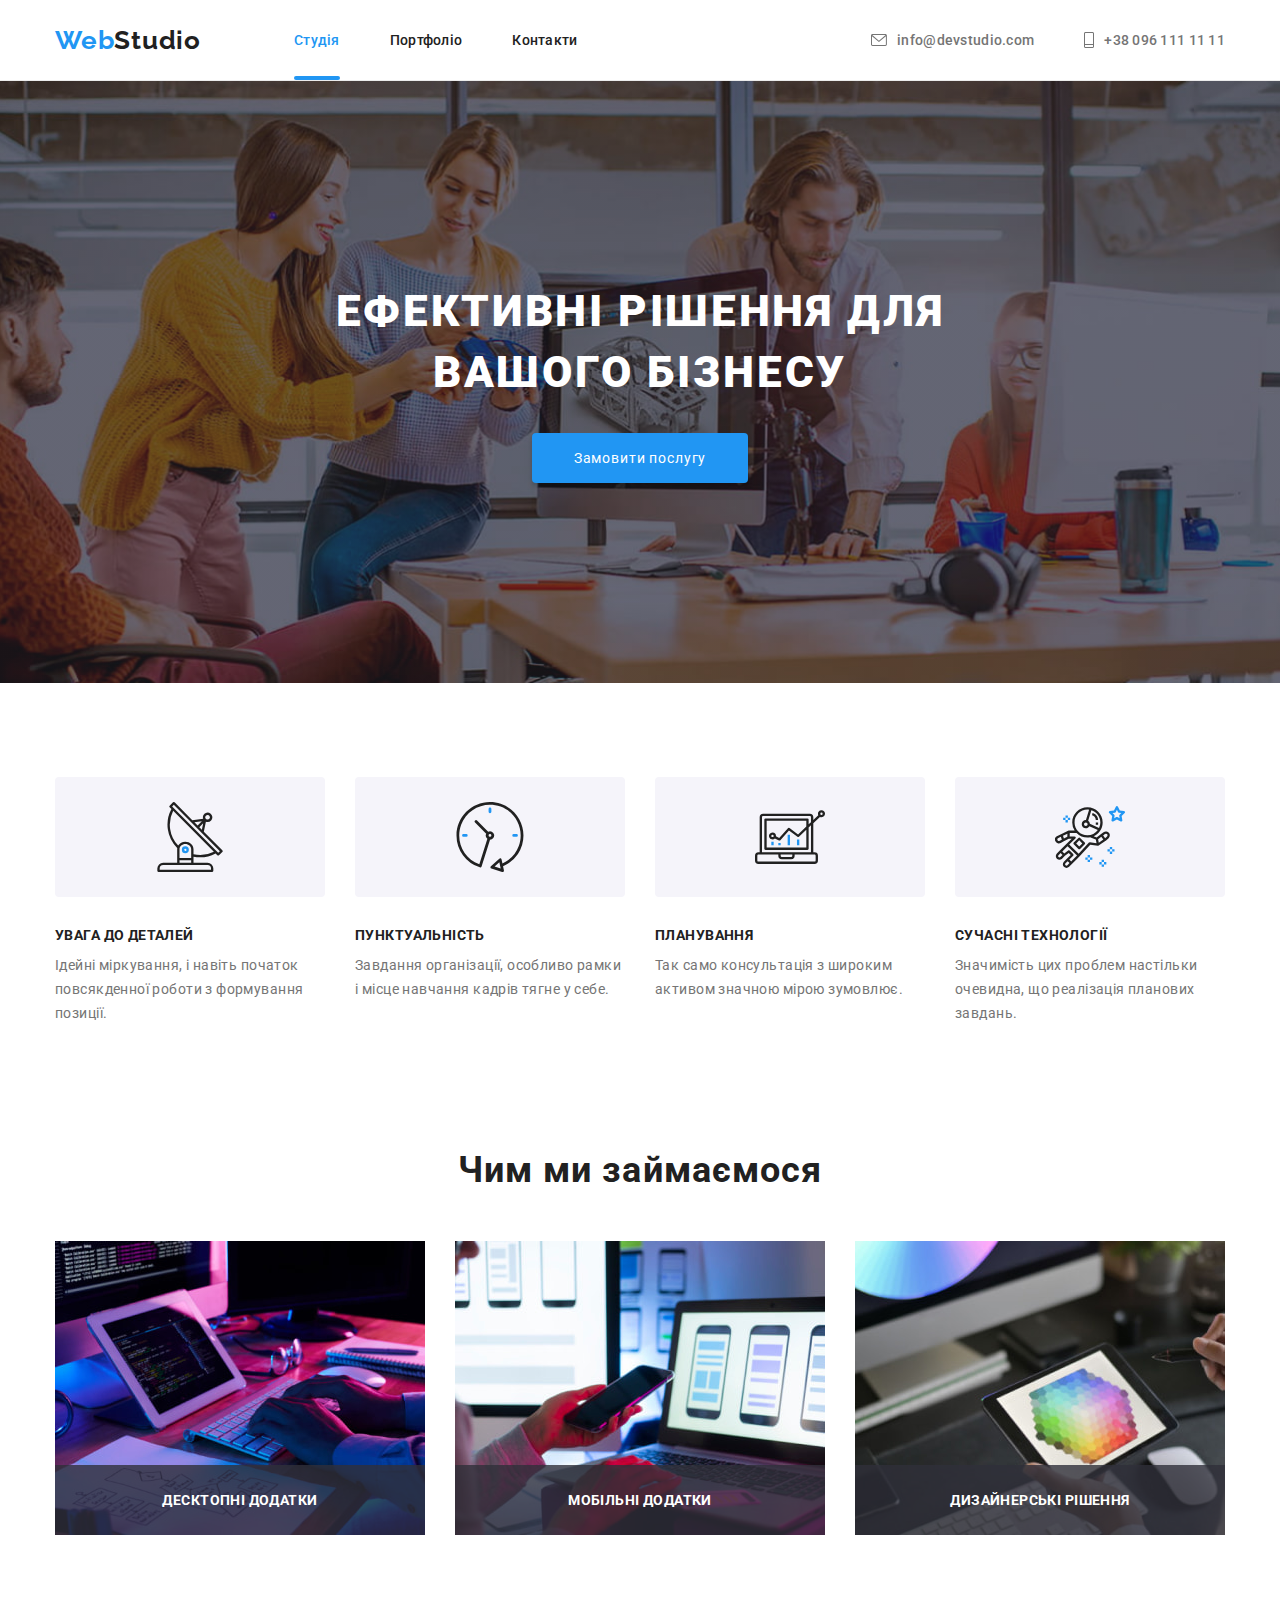
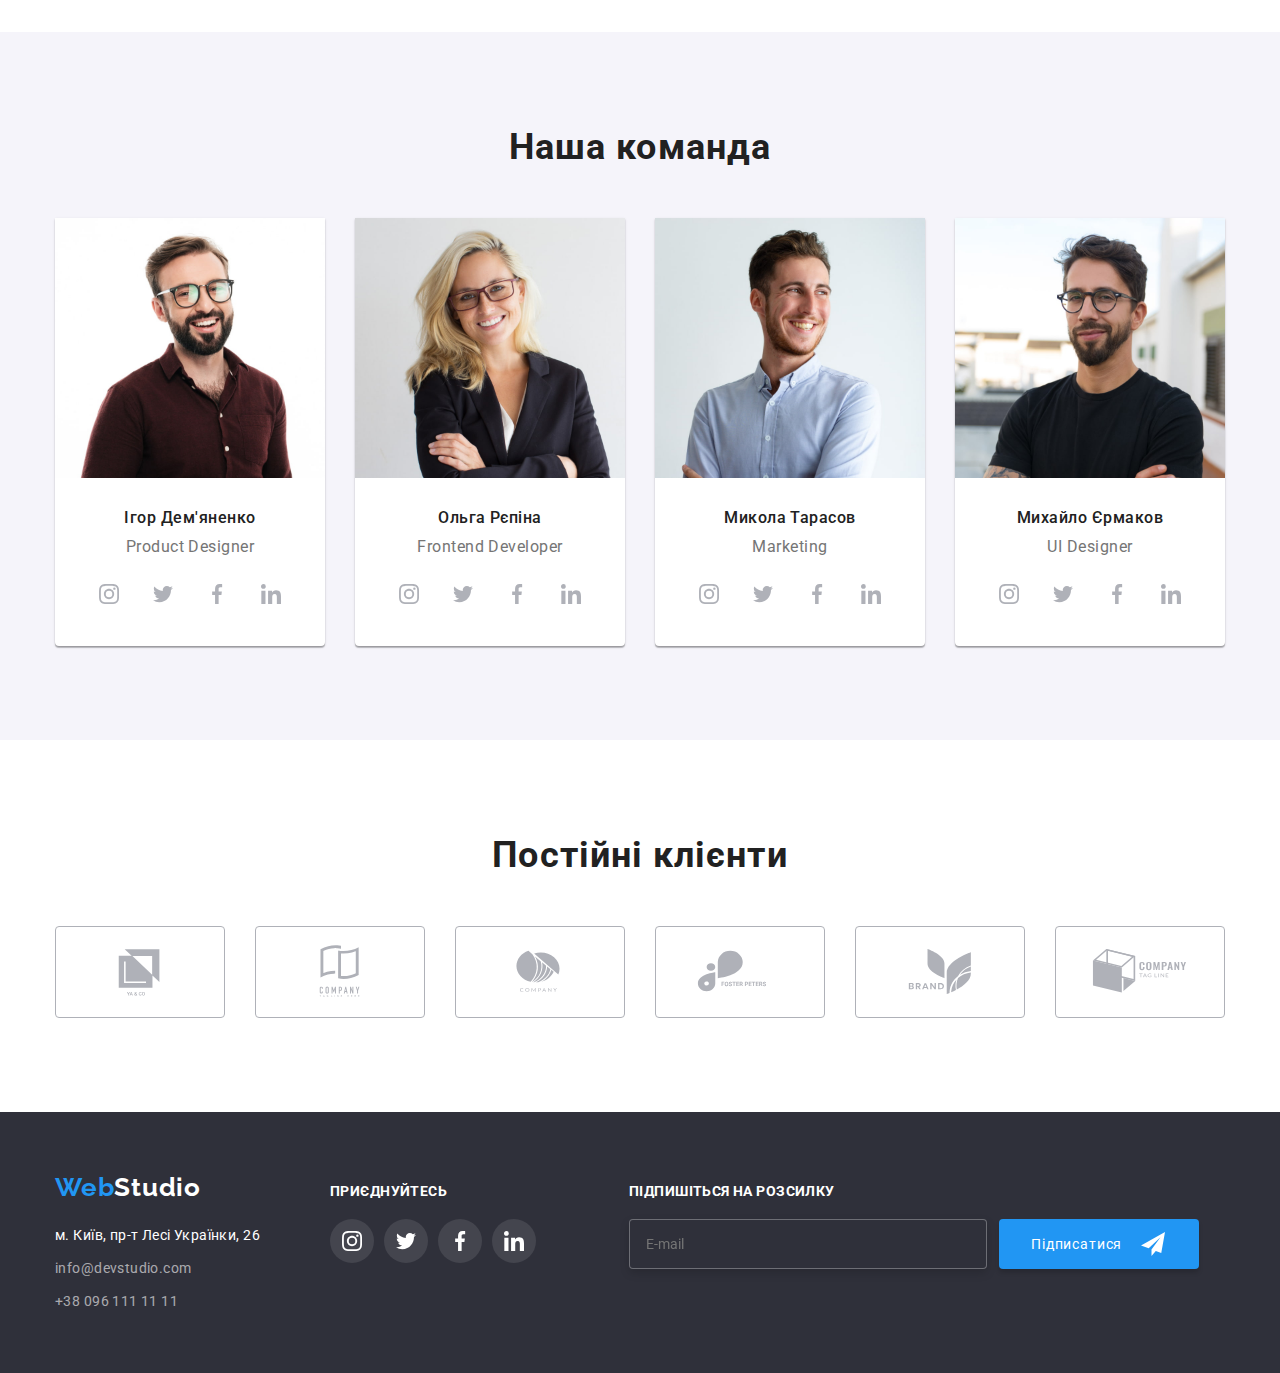
==== commit a5c36334: "hw-06 доробив дз" ====
--- a/index.html
+++ b/index.html
@@ -584,8 +584,11 @@
                   <input type="email" class="form-footer-input" name="email" placeholder="E-mail">
                 </lable>
               
-              <button class="footer-btn" type="submit">
-Підписатися</button>
+              <button class="footer-btn" type="submit">Підписатися</button>
+              <svg class="footer-btn-icons" width="24" height="24" >
+                <use href="./images/icons.svg#send"></use>
+              </svg>
+              
                 </div>
 
 
--- a/CSS/style.css
+++ b/CSS/style.css
@@ -578,6 +578,7 @@
   display: flex;
   align-items: flex-start;
   flex-direction: column;
+  margin-right: 93px;
 }
 
 .title-foote {
@@ -627,19 +628,52 @@
 
 .form-footer-group {
   display: flex;
+  position: relative;
   align-items: center;
   gap: 12px;
 }
 
 .form-footer-input {
+  width: 358px;
+  height: 50px;
+  padding-left: 16px;
+
   box-sizing: border-box;
   border: 1px solid rgba(255, 255, 255, 0.3);
   filter: drop-shadow(0px 4px 4px rgba(0, 0, 0, 0.15));
+
   border-radius: 4px;
   background-color: var(--backgraund-secondary-color);
-  width: 358px;
-  height: 50px;
-  padding-left: 16px;
+  color: var(--backgraund-color);
+}
+
+.footer-btn {
+  display: flex;
+  align-items: center;
+  justify-content: flex-start;
+  margin: 0 auto;
+  width: 200px;
+  min-height: 50px;
+  letter-spacing: 0.06em;
+  gap: 10px;
+
+  background: var(--accent-color);
+  box-shadow: 0px 4px 4px rgba(0, 0, 0, 0.15);
+  border-radius: 4px;
+  border: 0;
+  padding: 10px 32px;
+  color: var(--backgraund-color);
+  /*cursor: pointer;*/
+}
+
+.footer-btn:hover,
+.footer-btn:focus {
+  cursor: pointer;
+}
+
+.footer-btn-icons {
+  position: absolute;
+  right: 34px;
 }
 
 /* портфоліо основа*/
@@ -1000,5 +1034,9 @@
   border: 0;
   padding: 10px 32px;
   color: var(--backgraund-color);
+}
+
+.register-form-btn:hover,
+.register-form-btn:focus {
   cursor: pointer;
 }
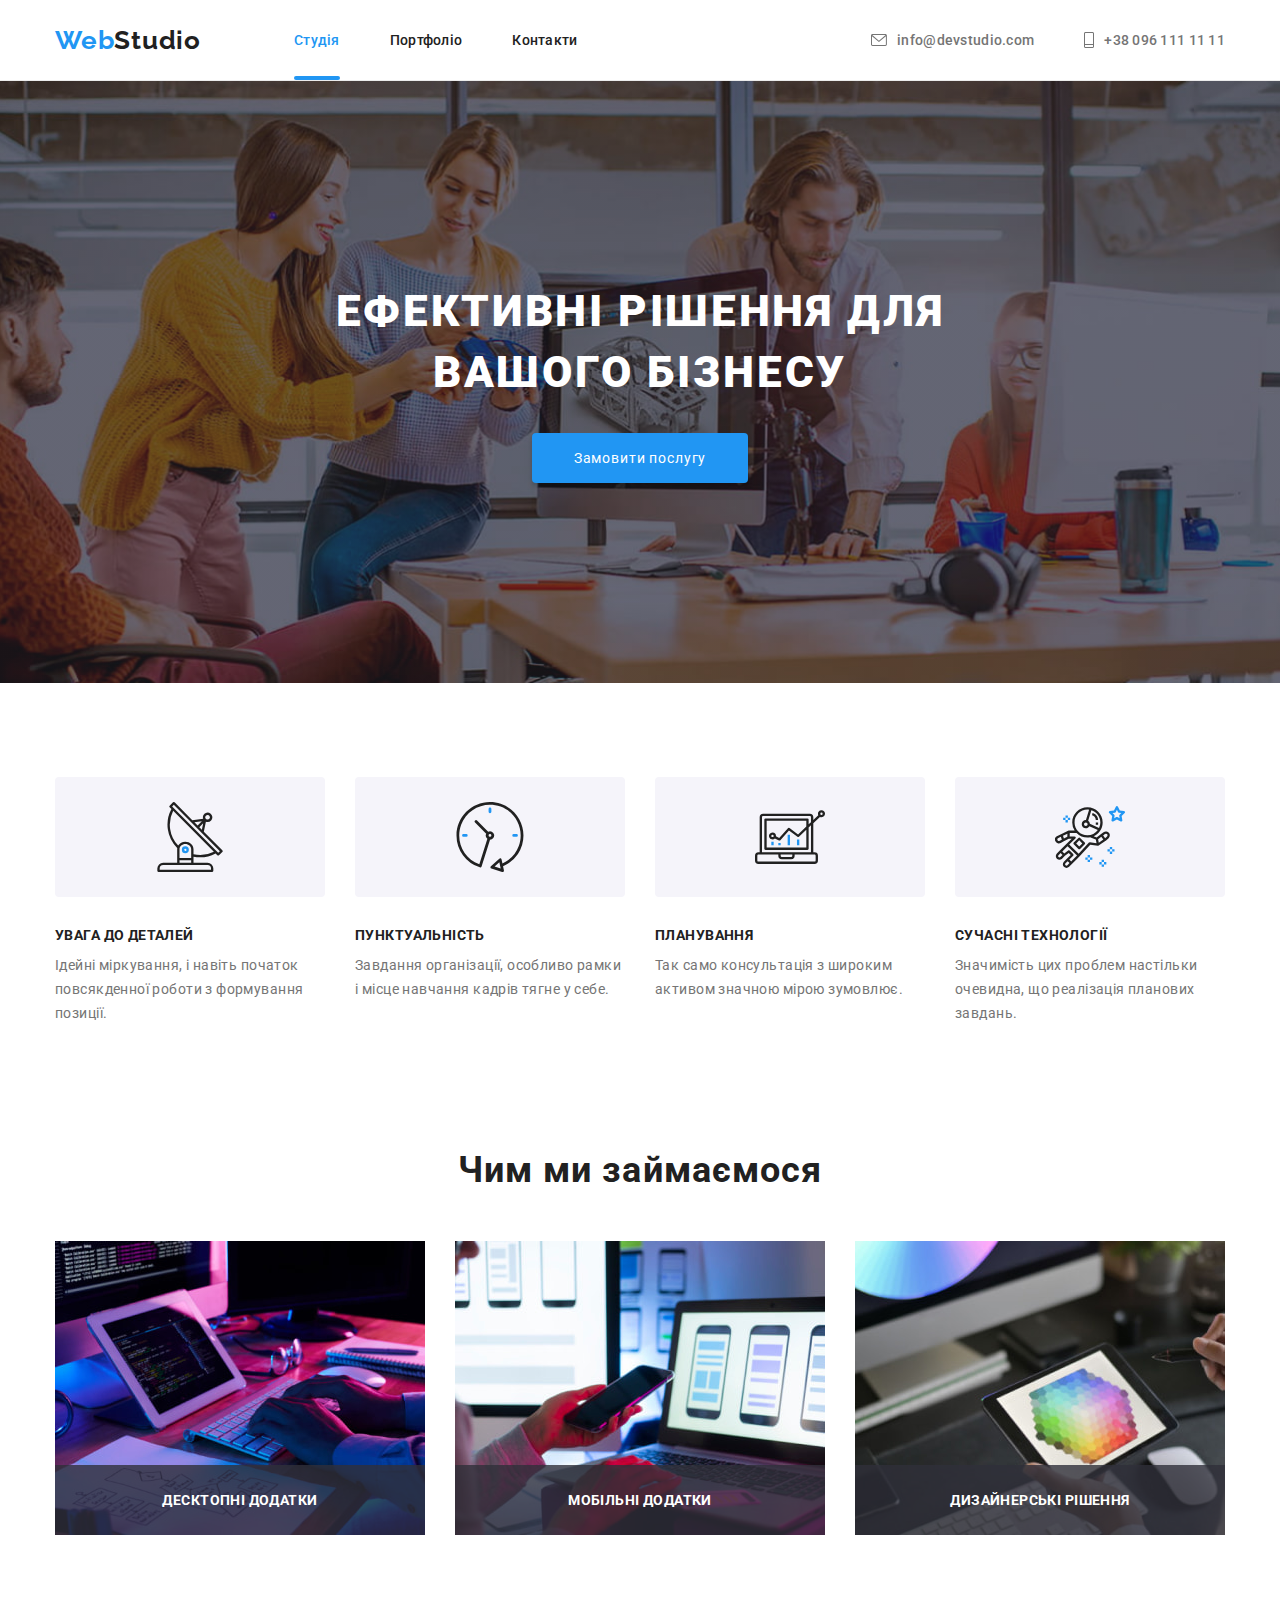
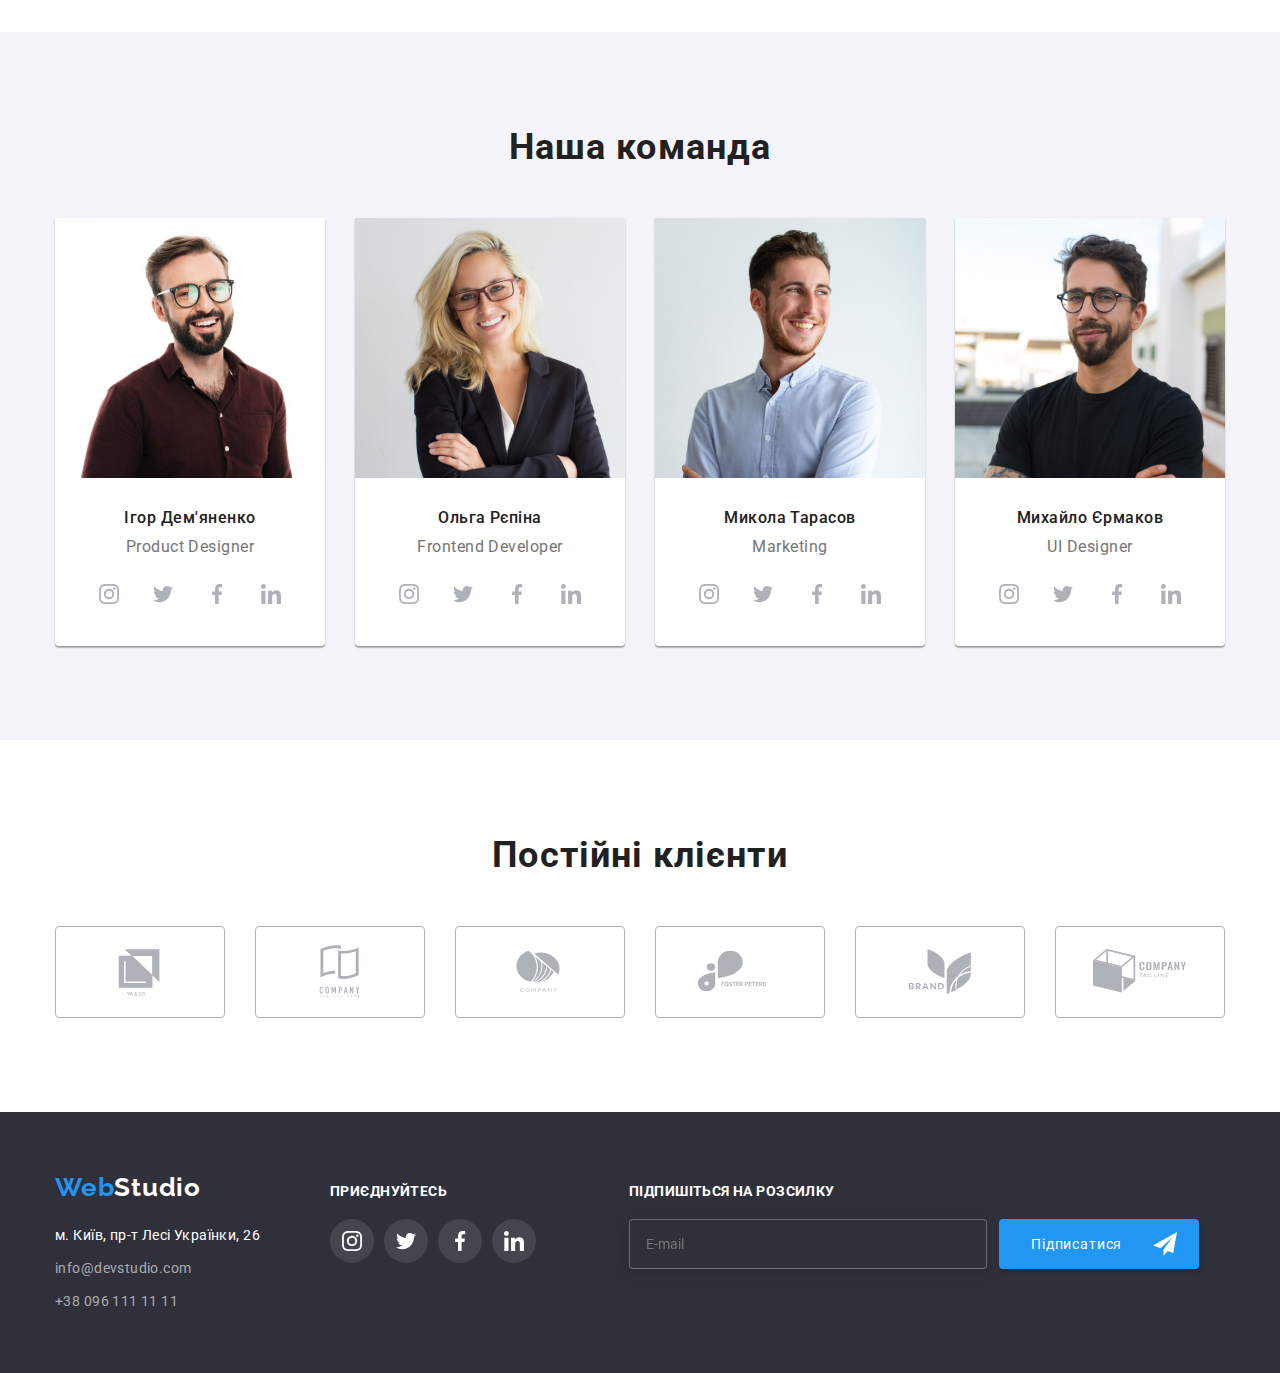
==== commit 862b84ad: "hw-06 в протфоліо  скопіював футре" ====
--- a/index.html
+++ b/index.html
@@ -588,11 +588,7 @@
               <svg class="footer-btn-icons" width="24" height="24" >
                 <use href="./images/icons.svg#send"></use>
               </svg>
-              
-                </div>
-
-
-
+              <div>
           </form>
         </div>
       </div>
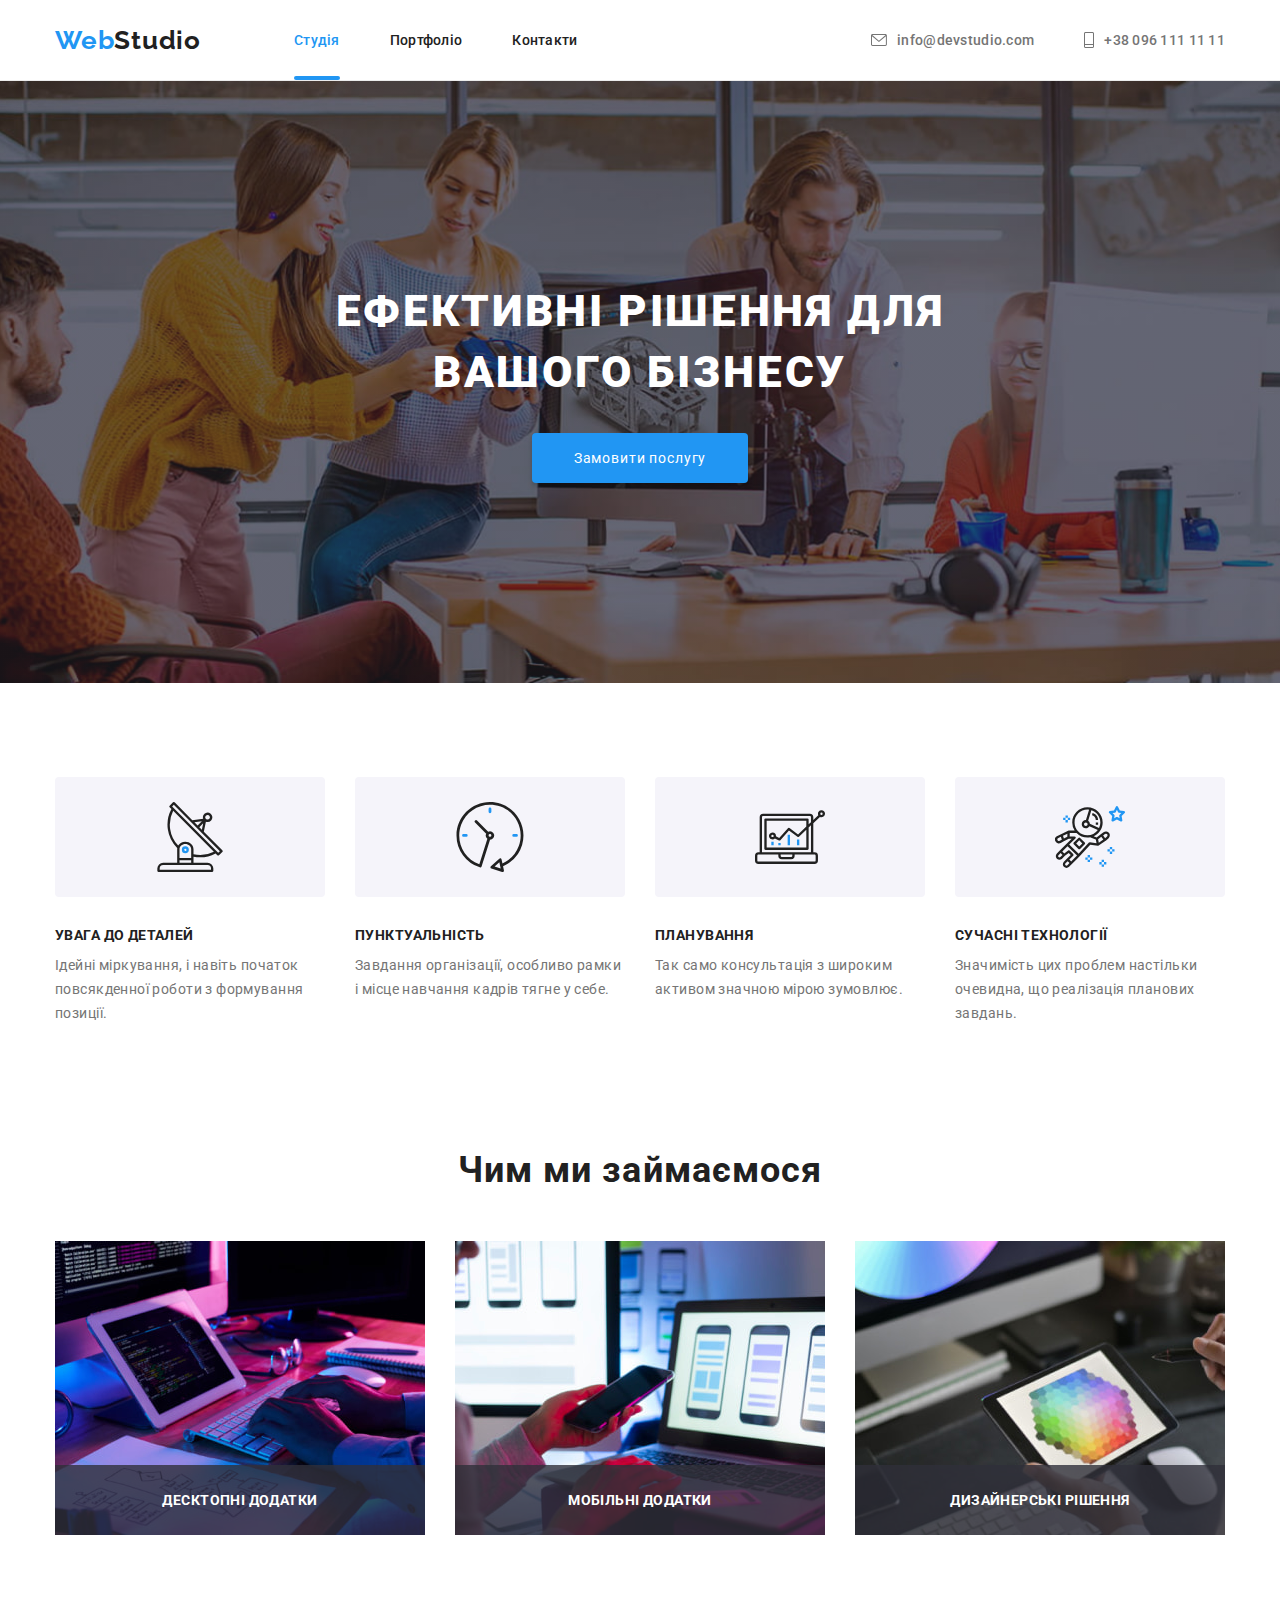
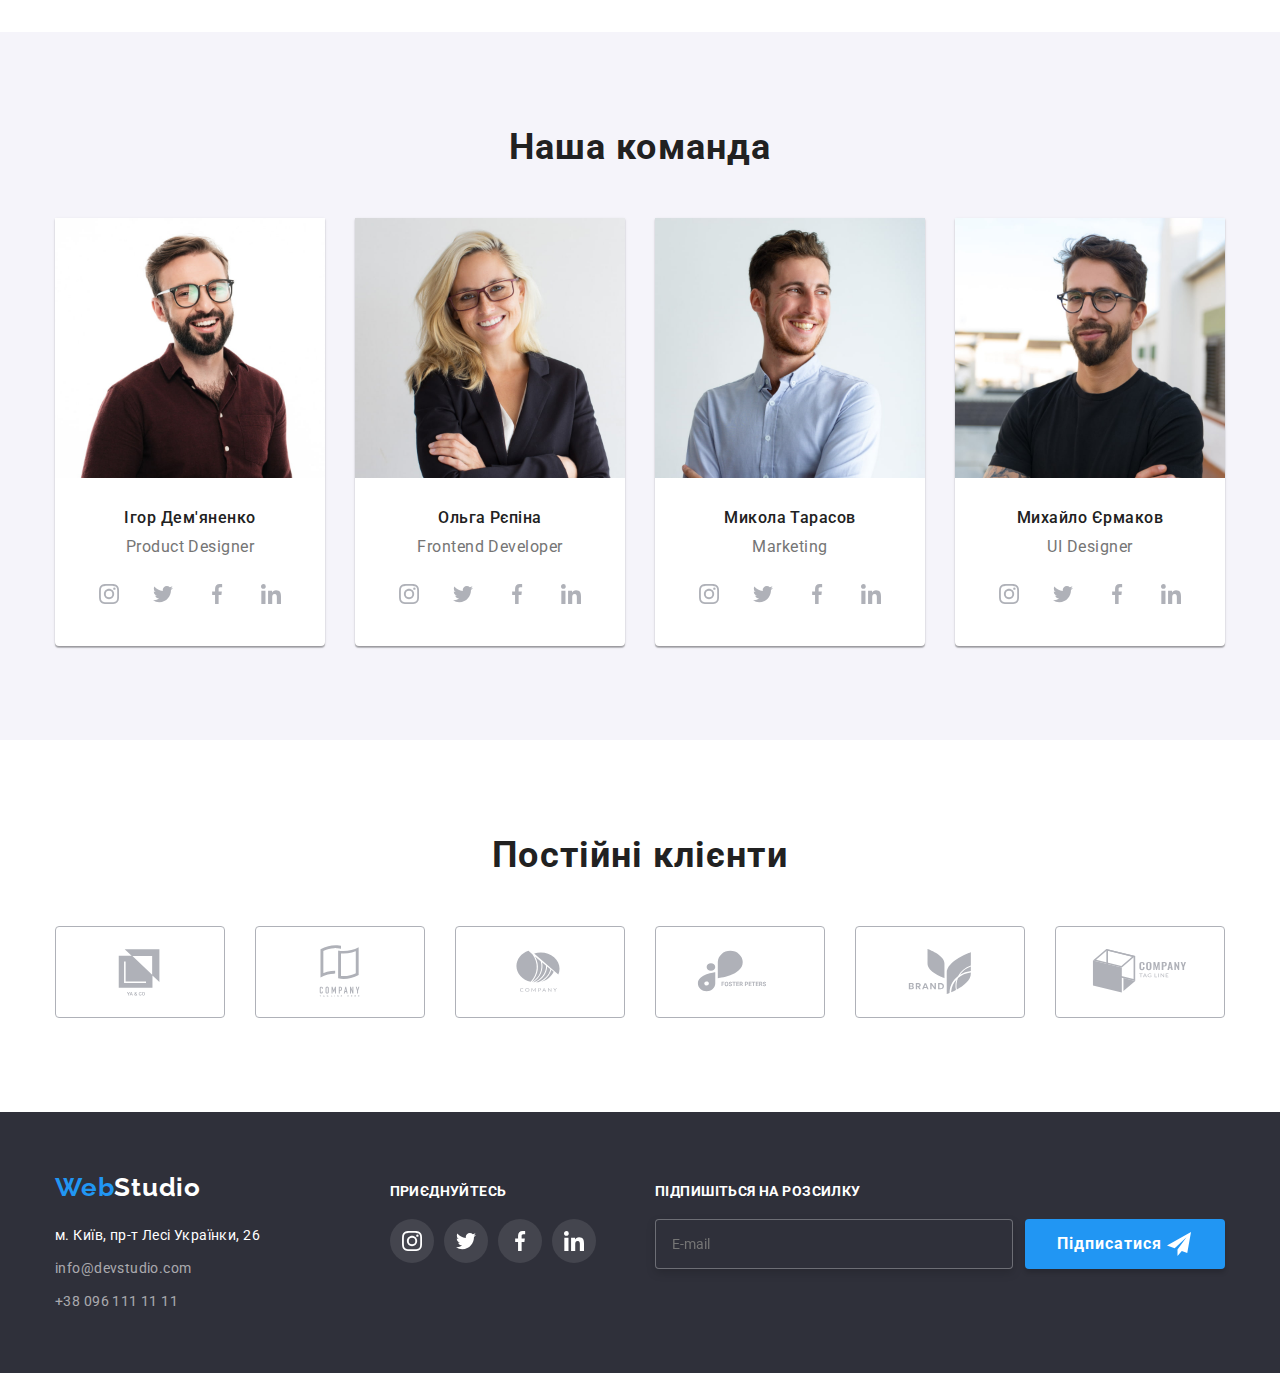
==== commit 14a6c189: "hw-06 прийняте дз" ====
--- a/index.html
+++ b/index.html
@@ -624,7 +624,7 @@
             </label>
               <label class="register-form-field">
               <span class="register-form-lable">Пошта</span>
-              <input class="register-form-input" type="emile" name="Пошта">
+              <input class="register-form-input" type="email" name="Пошта">
               <svg class="register-form-icons" width="18" height="18">
                 <use href="./images/icons.svg#email"></use>
               </svg>
--- a/CSS/style.css
+++ b/CSS/style.css
@@ -344,6 +344,7 @@
 .btns {
   width: 216px;
   min-height: 50px;
+
   letter-spacing: 0.06em;
   background: var(--accent-color);
   box-shadow: 0px 4px 4px rgba(0, 0, 0, 0.15);
@@ -499,6 +500,7 @@
 .foot-wrap {
   display: flex;
   align-items: baseline;
+  justify-content: space-between;
 }
 
 .footer {
@@ -578,7 +580,7 @@
   display: flex;
   align-items: flex-start;
   flex-direction: column;
-  margin-right: 93px;
+  /*margin-right: 93px;*/
 }
 
 .title-foote {
@@ -630,7 +632,10 @@
   display: flex;
   position: relative;
   align-items: center;
-  gap: 12px;
+}
+
+.form-footer-field {
+  margin-right: 12px;
 }
 
 .form-footer-input {
@@ -651,6 +656,11 @@
   display: flex;
   align-items: center;
   justify-content: flex-start;
+
+  font-weight: 700;
+  font-size: 16px;
+  line-height: calc(30 / 16);
+
   margin: 0 auto;
   width: 200px;
   min-height: 50px;
@@ -869,9 +879,16 @@
 
   padding: 0;
   background-color: var(--backgraund-color);
-
+  fill: #000000;
   border-radius: 50%;
   border: 1px Solid rgba(0, 0, 0, 0.1);
+  /*cursor: pointer;*/
+  transition: fill var(--animation);
+}
+
+.modal-btn:hover,
+.modal-btn:focus {
+  fill: var(--accent-color);
   cursor: pointer;
 }
 
@@ -904,6 +921,7 @@
 .register-form-field {
   position: relative;
   display: block;
+  margin-bottom: 10px;
 }
 
 .register-form-lable {
@@ -932,7 +950,6 @@
   outline: transparent;
 
   transition: border-color var(--animation);
-  margin-bottom: 10px;
 }
 
 .register-form-input:focus {
@@ -941,7 +958,7 @@
 
 .register-form-icons {
   position: absolute;
-  bottom: 21px;
+  bottom: 12px;
   left: 10px;
 
   transition: fill var(--animation);
@@ -955,14 +972,26 @@
   display: block;
   resize: none;
   width: 100%;
-  height: 130px;
+  height: 120px;
   padding: 12px 16px;
 
+  font-weight: 400;
+  font-size: 12px;
+  line-height: calc(14 / 12);
+  letter-spacing: 0.01em;
+
   border: 1px solid rgba(33, 33, 33, 0.2);
   border-radius: 4px;
   outline: transparent;
 
   transition: border-color var(--animation);
+}
+
+.register-form-message::placeholder {
+  font-weight: 400;
+  font-size: 12px;
+  line-height: calc(14 / 12);
+  letter-spacing: 0.01em;
 }
 
 .register-form-message:focus {
@@ -997,6 +1026,12 @@
   opacity: 0;
 }
 
+.register-form-checkbox:focus + .register-form-icons-checkbox {
+  outline: 2px solid var(--primary-text-color);
+  outline-offset: 1px;
+  border-radius: 2px;
+}
+
 .register-form-desc {
   user-select: none;
 
@@ -1025,9 +1060,14 @@
 .register-form-btn {
   display: block;
   margin: 0 auto;
+
+  font-weight: 700;
+  font-size: 16px;
+  line-height: calc(30 / 16);
   width: 200px;
   min-height: 50px;
   letter-spacing: 0.06em;
+
   background: var(--accent-color);
   box-shadow: 0px 4px 4px rgba(0, 0, 0, 0.15);
   border-radius: 4px;
